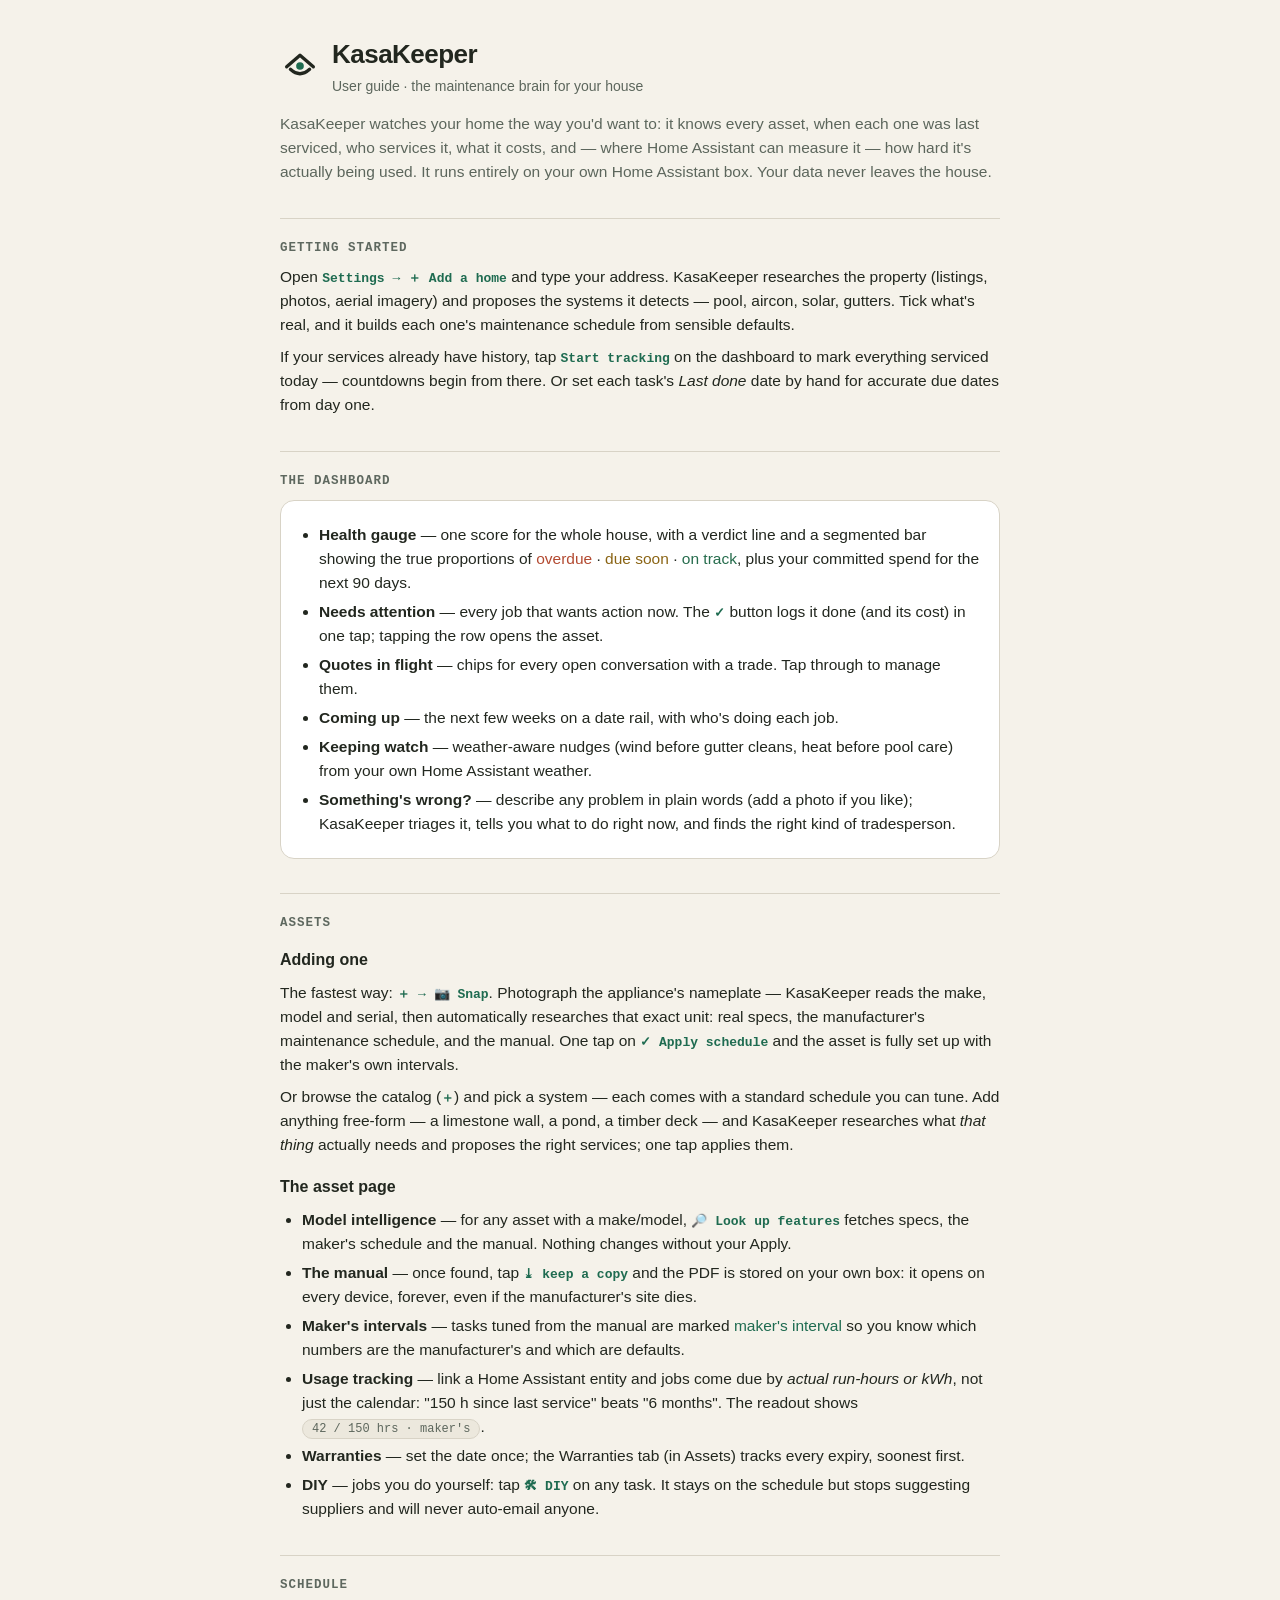
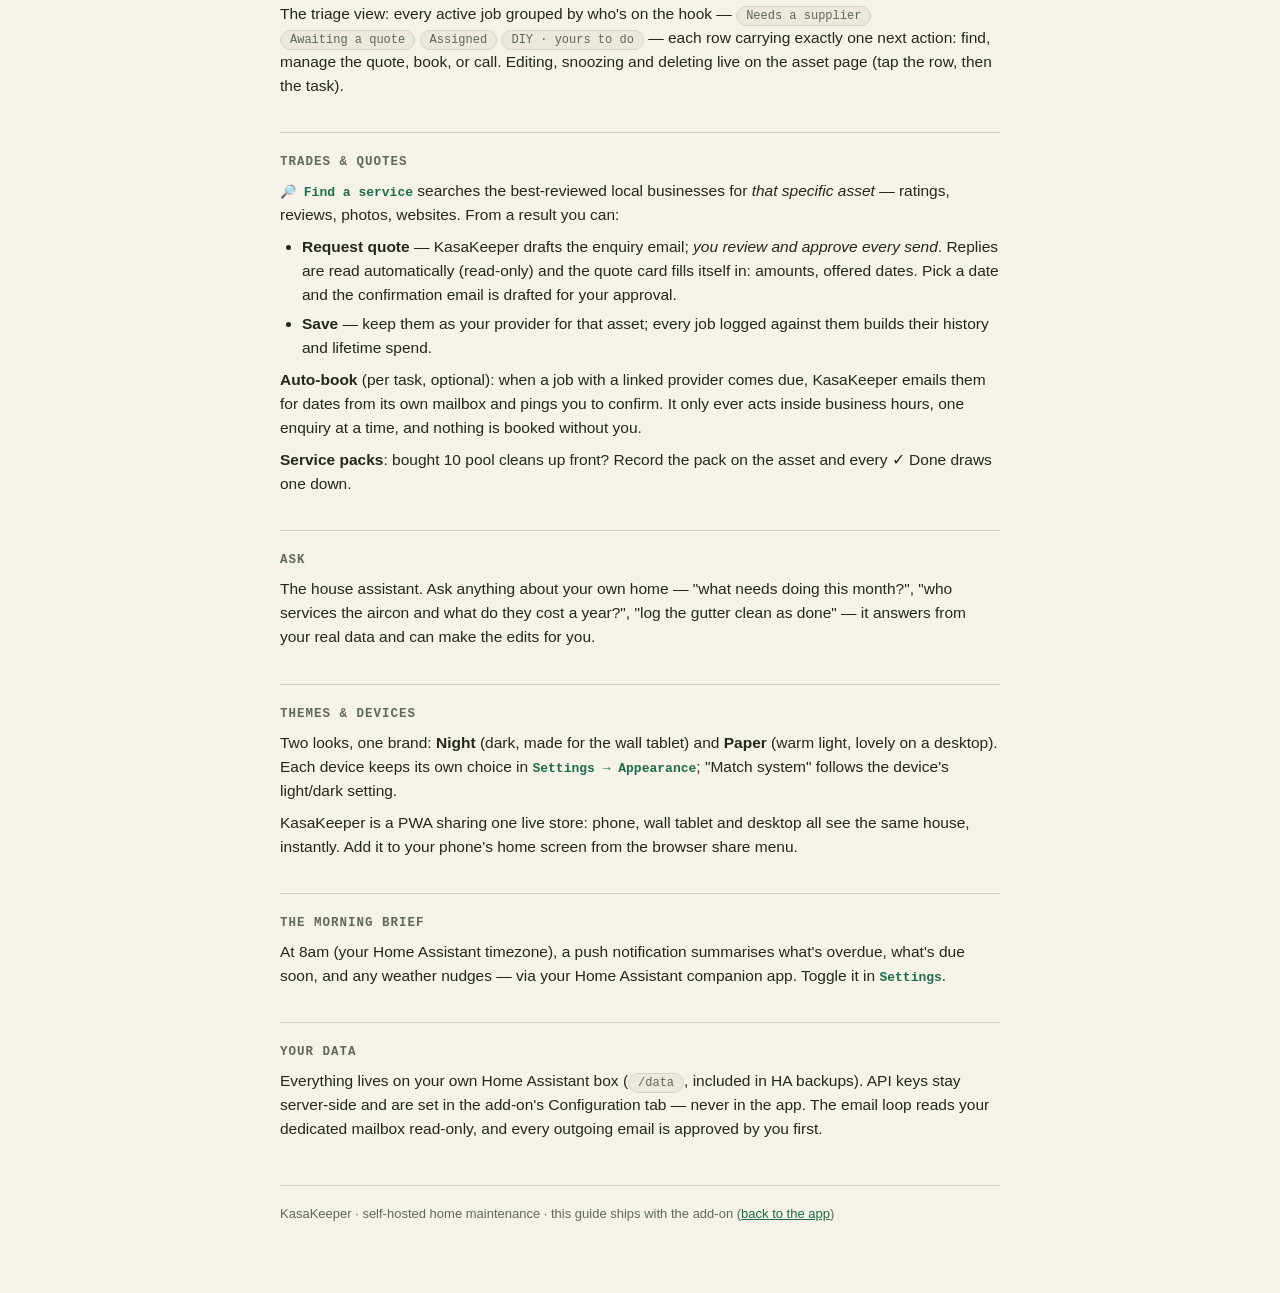
==== kasakeeper/guide.html @ 8709f128 "KasaKeeper add-on repository — first release, v0.2.1 Vendored from OnChain-Tech/kasakeeper (private " ====
<!DOCTYPE html>
<html lang="en">
<head>
<meta charset="UTF-8">
<meta name="viewport" content="width=device-width, initial-scale=1.0">
<title>KasaKeeper · User guide</title>
<style>
  :root{ --bg:#101613; --surface:#1A211B; --surface2:#232D25; --line:#2B342C;
    --text:#F4F1EA; --muted:#9AA79D; --faint:#8A968C; --accent:#1D9E75;
    --red:#E57B61; --amber:#D9A43E; --green:#2FB88A;
    --mono:ui-monospace,Menlo,Consolas,monospace; }
  @media (prefers-color-scheme: light){ :root{ --bg:#F5F2EA; --surface:#FFFFFF; --surface2:#ECE8DD; --line:#D8D3C6;
    --text:#22271F; --muted:#5C665C; --faint:#5E685F; --accent:#1E6B50;
    --red:#B34A31; --amber:#8A6414; --green:#256C4C; } }
  *{box-sizing:border-box;margin:0}
  body{background:var(--bg);color:var(--text);font:15.5px/1.55 -apple-system,BlinkMacSystemFont,"Segoe UI",Roboto,sans-serif;
    -webkit-font-smoothing:antialiased;padding:0 18px 60px}
  main{max-width:720px;margin:0 auto}
  header{display:flex;align-items:center;gap:12px;padding:34px 0 6px}
  header svg{flex:none}
  h1{font-size:26px;font-weight:700;letter-spacing:-.02em}
  .sub{color:var(--muted);font-size:14px;margin-top:2px}
  h2{font:600 12.5px var(--mono);text-transform:uppercase;letter-spacing:.08em;color:var(--faint);margin:34px 0 10px;
    padding-top:22px;border-top:1px solid var(--line)}
  h3{font-size:16px;font-weight:600;margin:18px 0 4px}
  p{margin:8px 0;color:var(--text)}
  p.dim{color:var(--muted)}
  ul{margin:8px 0 8px 2px;padding-left:20px;color:var(--text)}
  li{margin:5px 0}
  .chip{display:inline-block;font:500 12px var(--mono);background:var(--surface2);border:1px solid var(--line);
    border-radius:99px;padding:2px 9px;color:var(--muted);white-space:nowrap}
  .k{font:600 13px var(--mono);color:var(--accent)}
  .card{background:var(--surface);border:1px solid var(--line);border-radius:14px;padding:14px 16px;margin:12px 0}
  .g{color:var(--green)} .a{color:var(--amber)} .r{color:var(--red)}
  a{color:var(--accent)}
  footer{margin-top:44px;padding-top:18px;border-top:1px solid var(--line);color:var(--faint);font-size:13px}
</style>
</head>
<body>
<main>
<header>
  <svg viewBox="0 0 48 48" width="40" height="40" style="color:var(--text)">
    <path d="M8 25 L24 11 L40 25" fill="none" stroke="currentColor" stroke-width="4" stroke-linecap="round" stroke-linejoin="round"/>
    <path d="M12.5 28 Q24 38.5 35.5 28" fill="none" stroke="currentColor" stroke-width="4" stroke-linecap="round"/>
    <circle cx="24" cy="24" r="4.6" fill="var(--accent)"/>
  </svg>
  <div><h1>KasaKeeper</h1><div class="sub">User guide · the maintenance brain for your house</div></div>
</header>

<p class="dim">KasaKeeper watches your home the way you'd want to: it knows every asset, when each one was last serviced, who services it, what it costs, and — where Home Assistant can measure it — how hard it's actually being used. It runs entirely on your own Home Assistant box. Your data never leaves the house.</p>

<h2>Getting started</h2>
<p>Open <span class="k">Settings → ＋ Add a home</span> and type your address. KasaKeeper researches the property (listings, photos, aerial imagery) and proposes the systems it detects — pool, aircon, solar, gutters. Tick what's real, and it builds each one's maintenance schedule from sensible defaults.</p>
<p>If your services already have history, tap <span class="k">Start tracking</span> on the dashboard to mark everything serviced today — countdowns begin from there. Or set each task's <em>Last done</em> date by hand for accurate due dates from day one.</p>

<h2>The dashboard</h2>
<div class="card">
<ul>
  <li><b>Health gauge</b> — one score for the whole house, with a verdict line and a segmented bar showing the true proportions of <span class="r">overdue</span> · <span class="a">due soon</span> · <span class="g">on track</span>, plus your committed spend for the next 90 days.</li>
  <li><b>Needs attention</b> — every job that wants action now. The <span class="k">✓</span> button logs it done (and its cost) in one tap; tapping the row opens the asset.</li>
  <li><b>Quotes in flight</b> — chips for every open conversation with a trade. Tap through to manage them.</li>
  <li><b>Coming up</b> — the next few weeks on a date rail, with who's doing each job.</li>
  <li><b>Keeping watch</b> — weather-aware nudges (wind before gutter cleans, heat before pool care) from your own Home Assistant weather.</li>
  <li><b>Something's wrong?</b> — describe any problem in plain words (add a photo if you like); KasaKeeper triages it, tells you what to do right now, and finds the right kind of tradesperson.</li>
</ul>
</div>

<h2>Assets</h2>
<h3>Adding one</h3>
<p>The fastest way: <span class="k">＋ → 📷 Snap</span>. Photograph the appliance's nameplate — KasaKeeper reads the make, model and serial, then automatically researches that exact unit: real specs, the manufacturer's maintenance schedule, and the manual. One tap on <span class="k">✓ Apply schedule</span> and the asset is fully set up with the maker's own intervals.</p>
<p>Or browse the catalog (<span class="k">＋</span>) and pick a system — each comes with a standard schedule you can tune. Add anything free-form — a limestone wall, a pond, a timber deck — and KasaKeeper researches what <em>that thing</em> actually needs and proposes the right services; one tap applies them.</p>
<h3>The asset page</h3>
<ul>
  <li><b>Model intelligence</b> — for any asset with a make/model, <span class="k">🔎 Look up features</span> fetches specs, the maker's schedule and the manual. Nothing changes without your Apply.</li>
  <li><b>The manual</b> — once found, tap <span class="k">⤓ keep a copy</span> and the PDF is stored on your own box: it opens on every device, forever, even if the manufacturer's site dies.</li>
  <li><b>Maker's intervals</b> — tasks tuned from the manual are marked <span style="color:var(--accent)">maker's interval</span> so you know which numbers are the manufacturer's and which are defaults.</li>
  <li><b>Usage tracking</b> — link a Home Assistant entity and jobs come due by <em>actual run-hours or kWh</em>, not just the calendar: "150 h since last service" beats "6 months". The readout shows <span class="chip">42 / 150 hrs · maker's</span>.</li>
  <li><b>Warranties</b> — set the date once; the Warranties tab (in Assets) tracks every expiry, soonest first.</li>
  <li><b>DIY</b> — jobs you do yourself: tap <span class="k">🛠 DIY</span> on any task. It stays on the schedule but stops suggesting suppliers and will never auto-email anyone.</li>
</ul>

<h2>Schedule</h2>
<p>The triage view: every active job grouped by who's on the hook — <span class="chip">Needs a supplier</span> <span class="chip">Awaiting a quote</span> <span class="chip">Assigned</span> <span class="chip">DIY · yours to do</span> — each row carrying exactly one next action: find, manage the quote, book, or call. Editing, snoozing and deleting live on the asset page (tap the row, then the task).</p>

<h2>Trades &amp; quotes</h2>
<p><span class="k">🔎 Find a service</span> searches the best-reviewed local businesses for <em>that specific asset</em> — ratings, reviews, photos, websites. From a result you can:</p>
<ul>
  <li><b>Request quote</b> — KasaKeeper drafts the enquiry email; <em>you review and approve every send</em>. Replies are read automatically (read-only) and the quote card fills itself in: amounts, offered dates. Pick a date and the confirmation email is drafted for your approval.</li>
  <li><b>Save</b> — keep them as your provider for that asset; every job logged against them builds their history and lifetime spend.</li>
</ul>
<p><b>Auto-book</b> (per task, optional): when a job with a linked provider comes due, KasaKeeper emails them for dates from its own mailbox and pings you to confirm. It only ever acts inside business hours, one enquiry at a time, and nothing is booked without you.</p>
<p><b>Service packs</b>: bought 10 pool cleans up front? Record the pack on the asset and every ✓ Done draws one down.</p>

<h2>Ask</h2>
<p>The house assistant. Ask anything about your own home — "what needs doing this month?", "who services the aircon and what do they cost a year?", "log the gutter clean as done" — it answers from your real data and can make the edits for you.</p>

<h2>Themes &amp; devices</h2>
<p>Two looks, one brand: <b>Night</b> (dark, made for the wall tablet) and <b>Paper</b> (warm light, lovely on a desktop). Each device keeps its own choice in <span class="k">Settings → Appearance</span>; "Match system" follows the device's light/dark setting.</p>
<p>KasaKeeper is a PWA sharing one live store: phone, wall tablet and desktop all see the same house, instantly. Add it to your phone's home screen from the browser share menu.</p>

<h2>The morning brief</h2>
<p>At 8am (your Home Assistant timezone), a push notification summarises what's overdue, what's due soon, and any weather nudges — via your Home Assistant companion app. Toggle it in <span class="k">Settings</span>.</p>

<h2>Your data</h2>
<p>Everything lives on your own Home Assistant box (<span class="chip">/data</span>, included in HA backups). API keys stay server-side and are set in the add-on's Configuration tab — never in the app. The email loop reads your dedicated mailbox read-only, and every outgoing email is approved by you first.</p>

<footer>KasaKeeper · self-hosted home maintenance · this guide ships with the add-on (<a href="./">back to the app</a>)</footer>
</main>
</body>
</html>
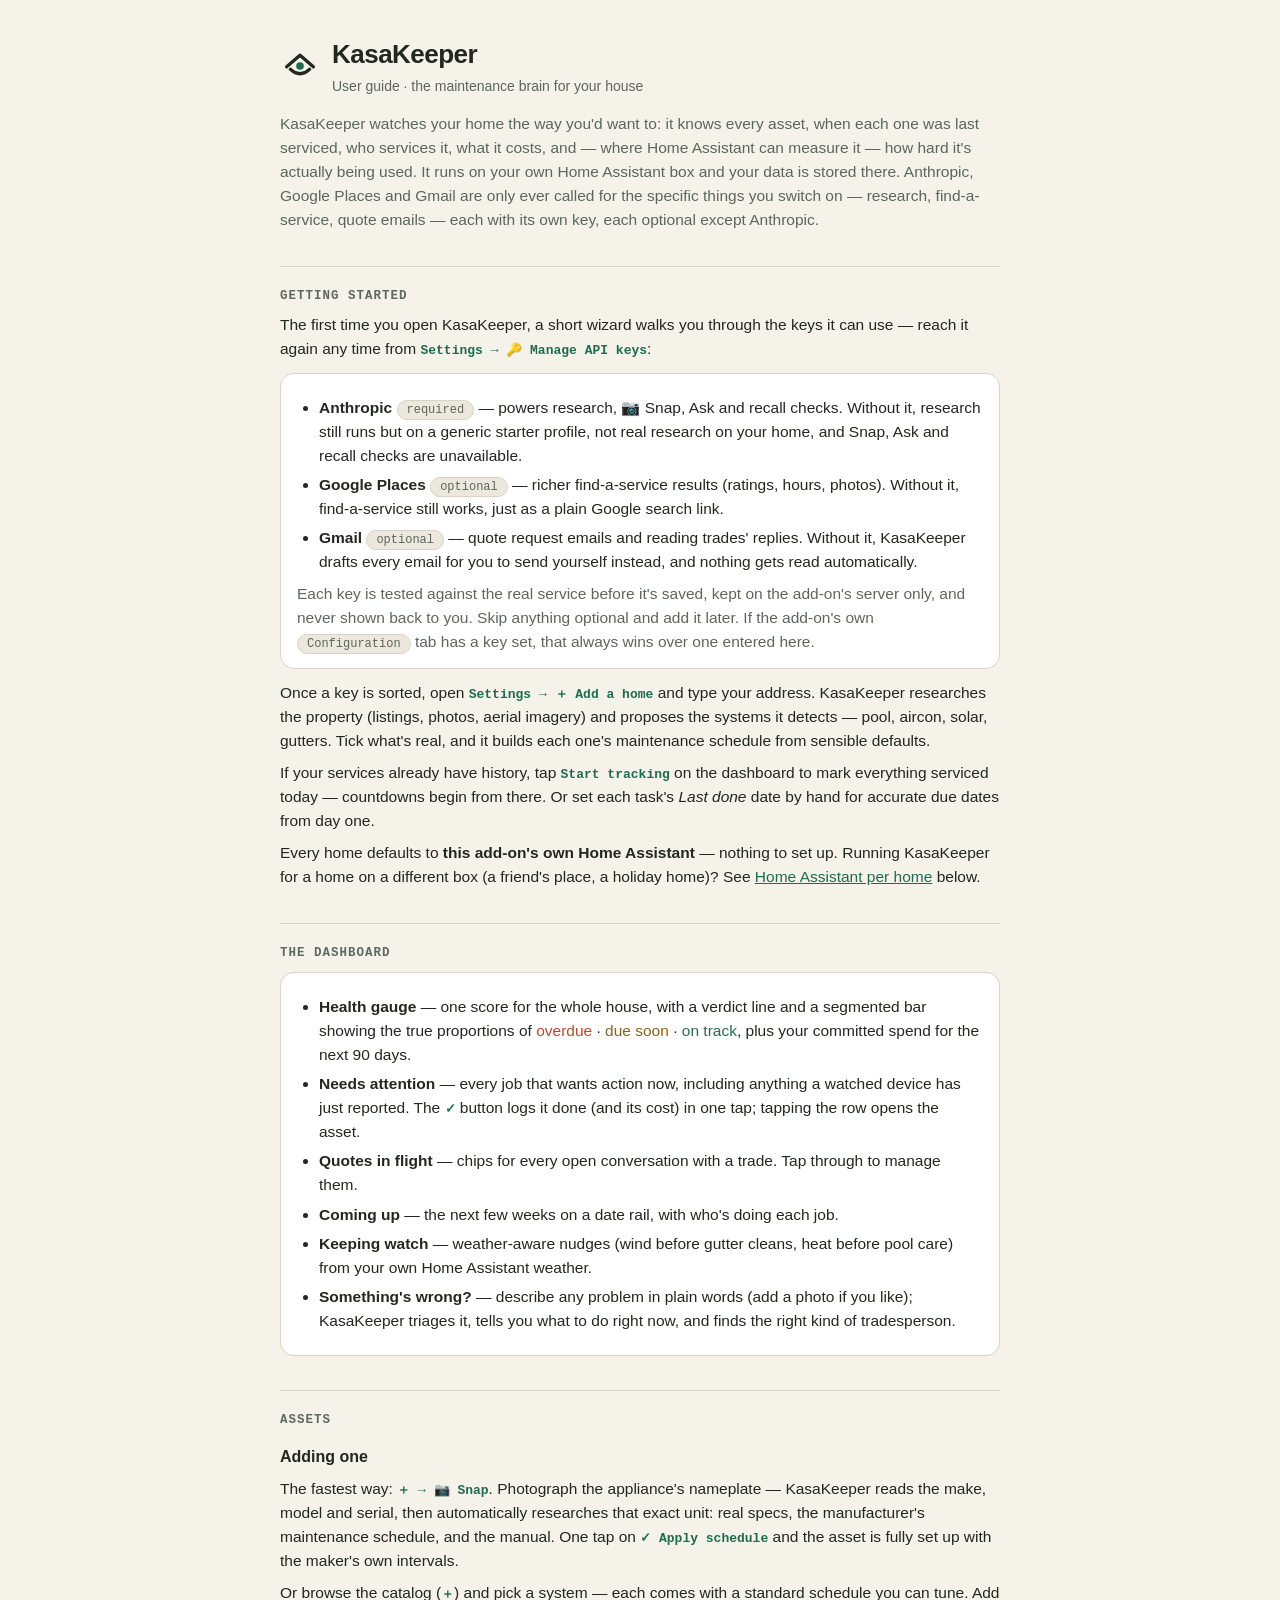
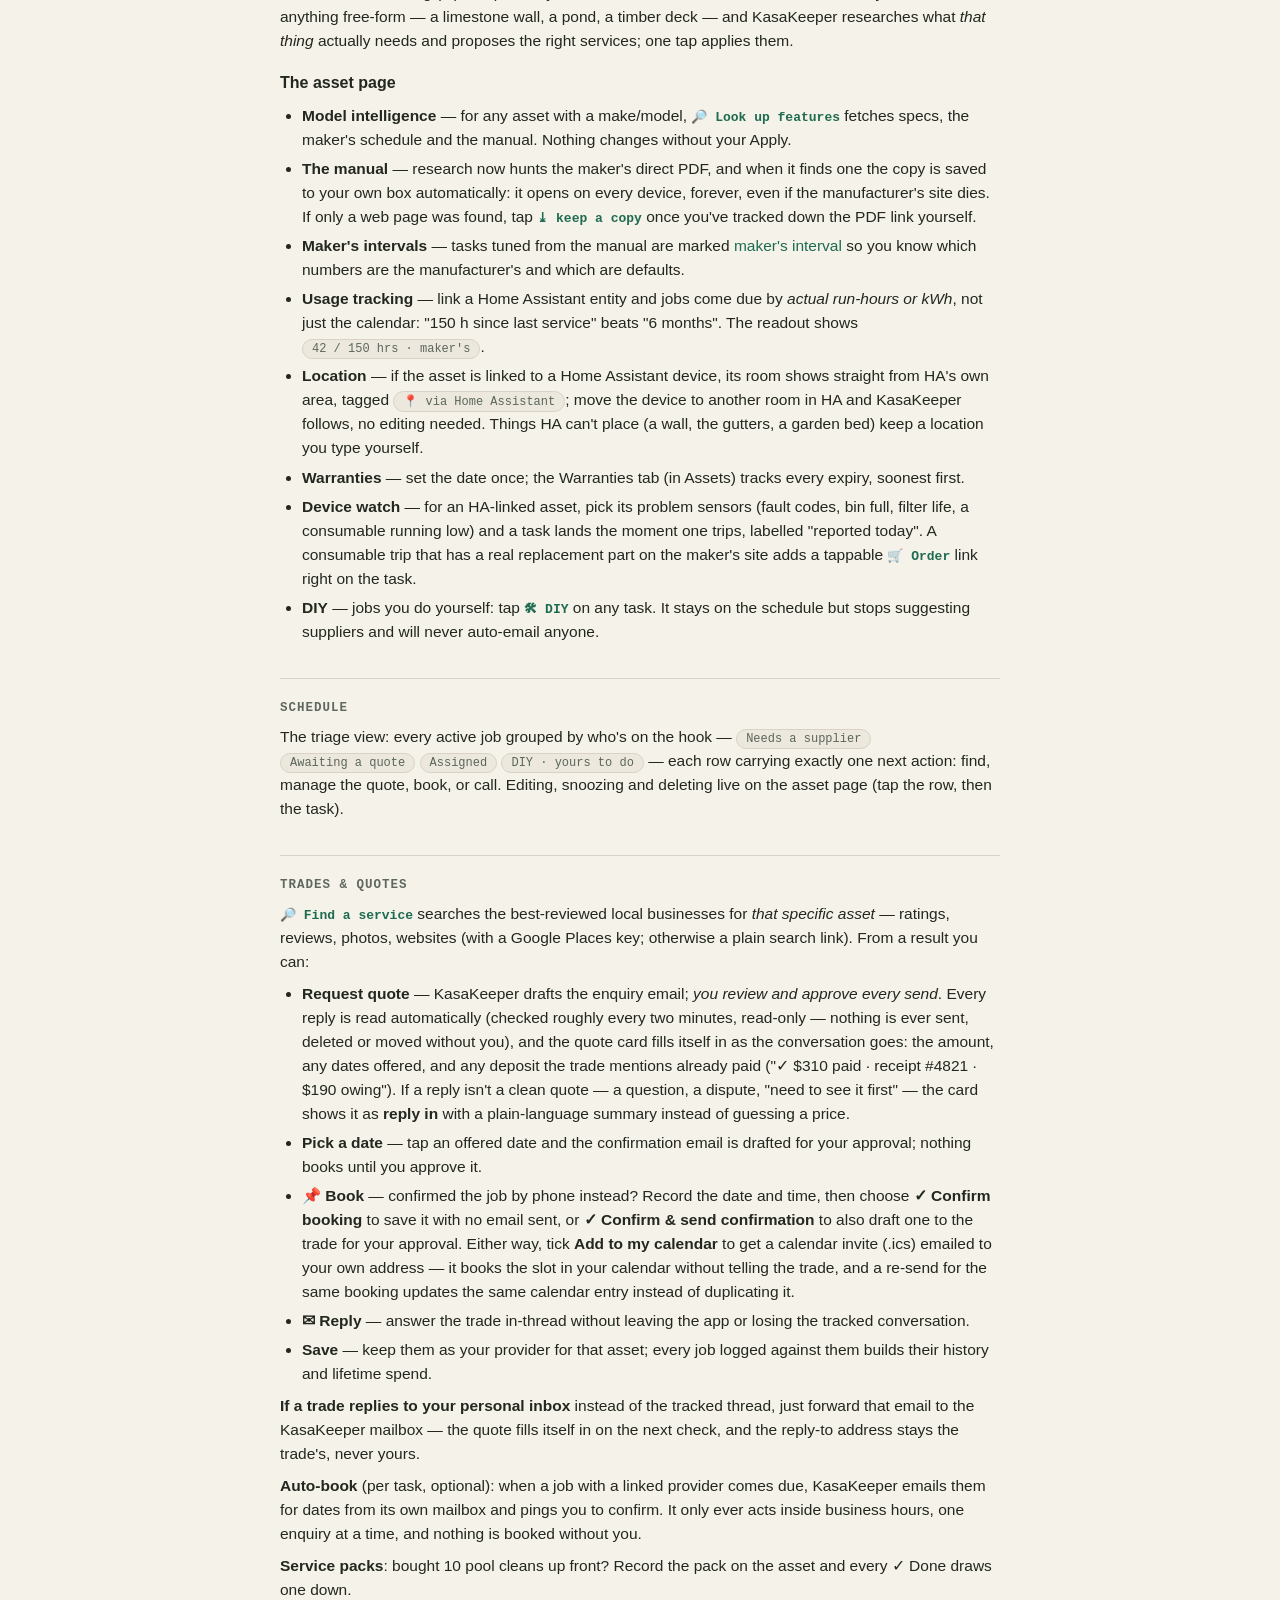
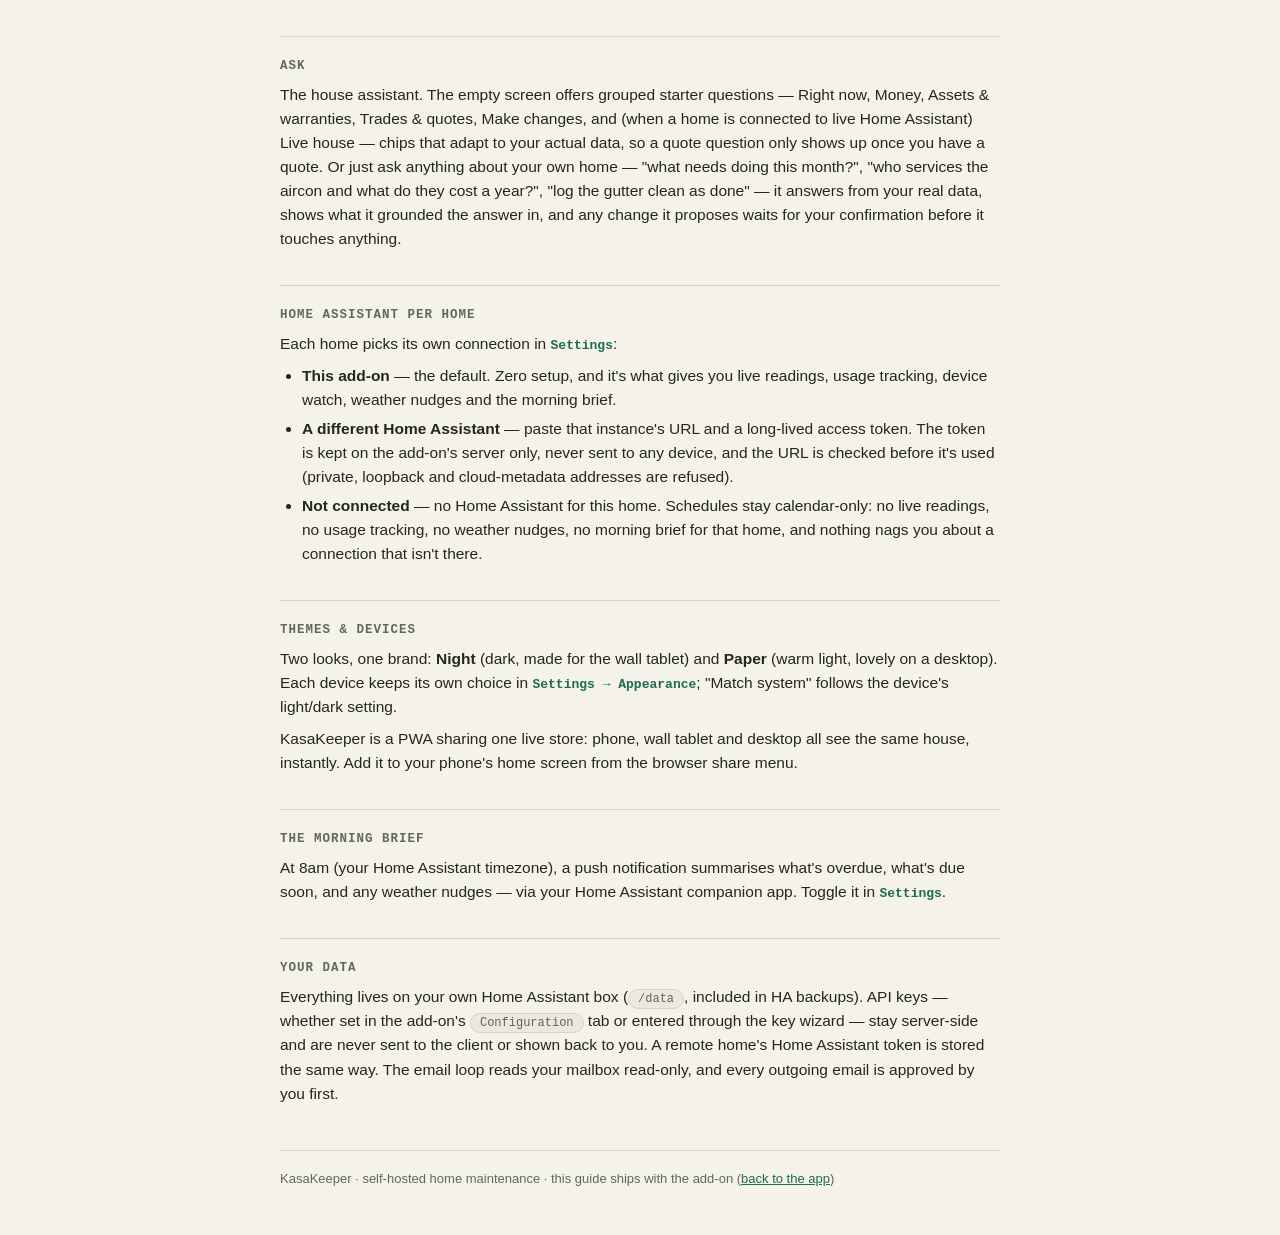
==== commit 6dd0b442: "Release 0.3.20: direct-PDF manual hunt + auto-save, wrong-model guard (carries 0.3.18 field cleanup " ====
--- a/kasakeeper/guide.html
+++ b/kasakeeper/guide.html
@@ -47,17 +47,27 @@
   <div><h1>KasaKeeper</h1><div class="sub">User guide · the maintenance brain for your house</div></div>
 </header>
 
-<p class="dim">KasaKeeper watches your home the way you'd want to: it knows every asset, when each one was last serviced, who services it, what it costs, and — where Home Assistant can measure it — how hard it's actually being used. It runs entirely on your own Home Assistant box. Your data never leaves the house.</p>
+<p class="dim">KasaKeeper watches your home the way you'd want to: it knows every asset, when each one was last serviced, who services it, what it costs, and — where Home Assistant can measure it — how hard it's actually being used. It runs on your own Home Assistant box and your data is stored there. Anthropic, Google Places and Gmail are only ever called for the specific things you switch on — research, find-a-service, quote emails — each with its own key, each optional except Anthropic.</p>
 
 <h2>Getting started</h2>
-<p>Open <span class="k">Settings → ＋ Add a home</span> and type your address. KasaKeeper researches the property (listings, photos, aerial imagery) and proposes the systems it detects — pool, aircon, solar, gutters. Tick what's real, and it builds each one's maintenance schedule from sensible defaults.</p>
+<p>The first time you open KasaKeeper, a short wizard walks you through the keys it can use — reach it again any time from <span class="k">Settings → 🔑 Manage API keys</span>:</p>
+<div class="card">
+<ul>
+  <li><b>Anthropic</b> <span class="chip">required</span> — powers research, 📷 Snap, Ask and recall checks. Without it, research still runs but on a generic starter profile, not real research on your home, and Snap, Ask and recall checks are unavailable.</li>
+  <li><b>Google Places</b> <span class="chip">optional</span> — richer find-a-service results (ratings, hours, photos). Without it, find-a-service still works, just as a plain Google search link.</li>
+  <li><b>Gmail</b> <span class="chip">optional</span> — quote request emails and reading trades' replies. Without it, KasaKeeper drafts every email for you to send yourself instead, and nothing gets read automatically.</li>
+</ul>
+<p class="dim" style="margin:6px 0 0">Each key is tested against the real service before it's saved, kept on the add-on's server only, and never shown back to you. Skip anything optional and add it later. If the add-on's own <span class="chip">Configuration</span> tab has a key set, that always wins over one entered here.</p>
+</div>
+<p>Once a key is sorted, open <span class="k">Settings → ＋ Add a home</span> and type your address. KasaKeeper researches the property (listings, photos, aerial imagery) and proposes the systems it detects — pool, aircon, solar, gutters. Tick what's real, and it builds each one's maintenance schedule from sensible defaults.</p>
 <p>If your services already have history, tap <span class="k">Start tracking</span> on the dashboard to mark everything serviced today — countdowns begin from there. Or set each task's <em>Last done</em> date by hand for accurate due dates from day one.</p>
+<p>Every home defaults to <b>this add-on's own Home Assistant</b> — nothing to set up. Running KasaKeeper for a home on a different box (a friend's place, a holiday home)? See <a href="#ha">Home Assistant per home</a> below.</p>
 
 <h2>The dashboard</h2>
 <div class="card">
 <ul>
   <li><b>Health gauge</b> — one score for the whole house, with a verdict line and a segmented bar showing the true proportions of <span class="r">overdue</span> · <span class="a">due soon</span> · <span class="g">on track</span>, plus your committed spend for the next 90 days.</li>
-  <li><b>Needs attention</b> — every job that wants action now. The <span class="k">✓</span> button logs it done (and its cost) in one tap; tapping the row opens the asset.</li>
+  <li><b>Needs attention</b> — every job that wants action now, including anything a watched device has just reported. The <span class="k">✓</span> button logs it done (and its cost) in one tap; tapping the row opens the asset.</li>
   <li><b>Quotes in flight</b> — chips for every open conversation with a trade. Tap through to manage them.</li>
   <li><b>Coming up</b> — the next few weeks on a date rail, with who's doing each job.</li>
   <li><b>Keeping watch</b> — weather-aware nudges (wind before gutter cleans, heat before pool care) from your own Home Assistant weather.</li>
@@ -72,10 +82,12 @@
 <h3>The asset page</h3>
 <ul>
   <li><b>Model intelligence</b> — for any asset with a make/model, <span class="k">🔎 Look up features</span> fetches specs, the maker's schedule and the manual. Nothing changes without your Apply.</li>
-  <li><b>The manual</b> — once found, tap <span class="k">⤓ keep a copy</span> and the PDF is stored on your own box: it opens on every device, forever, even if the manufacturer's site dies.</li>
+  <li><b>The manual</b> — research now hunts the maker's direct PDF, and when it finds one the copy is saved to your own box automatically: it opens on every device, forever, even if the manufacturer's site dies. If only a web page was found, tap <span class="k">⤓ keep a copy</span> once you've tracked down the PDF link yourself.</li>
   <li><b>Maker's intervals</b> — tasks tuned from the manual are marked <span style="color:var(--accent)">maker's interval</span> so you know which numbers are the manufacturer's and which are defaults.</li>
   <li><b>Usage tracking</b> — link a Home Assistant entity and jobs come due by <em>actual run-hours or kWh</em>, not just the calendar: "150 h since last service" beats "6 months". The readout shows <span class="chip">42 / 150 hrs · maker's</span>.</li>
+  <li><b>Location</b> — if the asset is linked to a Home Assistant device, its room shows straight from HA's own area, tagged <span class="chip dim">📍 via Home Assistant</span>; move the device to another room in HA and KasaKeeper follows, no editing needed. Things HA can't place (a wall, the gutters, a garden bed) keep a location you type yourself.</li>
   <li><b>Warranties</b> — set the date once; the Warranties tab (in Assets) tracks every expiry, soonest first.</li>
+  <li><b>Device watch</b> — for an HA-linked asset, pick its problem sensors (fault codes, bin full, filter life, a consumable running low) and a task lands the moment one trips, labelled "reported today". A consumable trip that has a real replacement part on the maker's site adds a tappable <span class="k">🛒 Order</span> link right on the task.</li>
   <li><b>DIY</b> — jobs you do yourself: tap <span class="k">🛠 DIY</span> on any task. It stays on the schedule but stops suggesting suppliers and will never auto-email anyone.</li>
 </ul>
 
@@ -83,16 +95,28 @@
 <p>The triage view: every active job grouped by who's on the hook — <span class="chip">Needs a supplier</span> <span class="chip">Awaiting a quote</span> <span class="chip">Assigned</span> <span class="chip">DIY · yours to do</span> — each row carrying exactly one next action: find, manage the quote, book, or call. Editing, snoozing and deleting live on the asset page (tap the row, then the task).</p>
 
 <h2>Trades &amp; quotes</h2>
-<p><span class="k">🔎 Find a service</span> searches the best-reviewed local businesses for <em>that specific asset</em> — ratings, reviews, photos, websites. From a result you can:</p>
+<p><span class="k">🔎 Find a service</span> searches the best-reviewed local businesses for <em>that specific asset</em> — ratings, reviews, photos, websites (with a Google Places key; otherwise a plain search link). From a result you can:</p>
 <ul>
-  <li><b>Request quote</b> — KasaKeeper drafts the enquiry email; <em>you review and approve every send</em>. Replies are read automatically (read-only) and the quote card fills itself in: amounts, offered dates. Pick a date and the confirmation email is drafted for your approval.</li>
+  <li><b>Request quote</b> — KasaKeeper drafts the enquiry email; <em>you review and approve every send</em>. Every reply is read automatically (checked roughly every two minutes, read-only — nothing is ever sent, deleted or moved without you), and the quote card fills itself in as the conversation goes: the amount, any dates offered, and any deposit the trade mentions already paid ("✓ $310 paid · receipt #4821 · $190 owing"). If a reply isn't a clean quote — a question, a dispute, "need to see it first" — the card shows it as <b>reply in</b> with a plain-language summary instead of guessing a price.</li>
+  <li><b>Pick a date</b> — tap an offered date and the confirmation email is drafted for your approval; nothing books until you approve it.</li>
+  <li><b>📌 Book</b> — confirmed the job by phone instead? Record the date and time, then choose <b>✓ Confirm booking</b> to save it with no email sent, or <b>✓ Confirm &amp; send confirmation</b> to also draft one to the trade for your approval. Either way, tick <b>Add to my calendar</b> to get a calendar invite (.ics) emailed to your own address — it books the slot in your calendar without telling the trade, and a re-send for the same booking updates the same calendar entry instead of duplicating it.</li>
+  <li><b>✉︎ Reply</b> — answer the trade in-thread without leaving the app or losing the tracked conversation.</li>
   <li><b>Save</b> — keep them as your provider for that asset; every job logged against them builds their history and lifetime spend.</li>
 </ul>
+<p><b>If a trade replies to your personal inbox</b> instead of the tracked thread, just forward that email to the KasaKeeper mailbox — the quote fills itself in on the next check, and the reply-to address stays the trade's, never yours.</p>
 <p><b>Auto-book</b> (per task, optional): when a job with a linked provider comes due, KasaKeeper emails them for dates from its own mailbox and pings you to confirm. It only ever acts inside business hours, one enquiry at a time, and nothing is booked without you.</p>
 <p><b>Service packs</b>: bought 10 pool cleans up front? Record the pack on the asset and every ✓ Done draws one down.</p>
 
 <h2>Ask</h2>
-<p>The house assistant. Ask anything about your own home — "what needs doing this month?", "who services the aircon and what do they cost a year?", "log the gutter clean as done" — it answers from your real data and can make the edits for you.</p>
+<p>The house assistant. The empty screen offers grouped starter questions — Right now, Money, Assets &amp; warranties, Trades &amp; quotes, Make changes, and (when a home is connected to live Home Assistant) Live house — chips that adapt to your actual data, so a quote question only shows up once you have a quote. Or just ask anything about your own home — "what needs doing this month?", "who services the aircon and what do they cost a year?", "log the gutter clean as done" — it answers from your real data, shows what it grounded the answer in, and any change it proposes waits for your confirmation before it touches anything.</p>
+
+<h2 id="ha">Home Assistant per home</h2>
+<p>Each home picks its own connection in <span class="k">Settings</span>:</p>
+<ul>
+  <li><b>This add-on</b> — the default. Zero setup, and it's what gives you live readings, usage tracking, device watch, weather nudges and the morning brief.</li>
+  <li><b>A different Home Assistant</b> — paste that instance's URL and a long-lived access token. The token is kept on the add-on's server only, never sent to any device, and the URL is checked before it's used (private, loopback and cloud-metadata addresses are refused).</li>
+  <li><b>Not connected</b> — no Home Assistant for this home. Schedules stay calendar-only: no live readings, no usage tracking, no weather nudges, no morning brief for that home, and nothing nags you about a connection that isn't there.</li>
+</ul>
 
 <h2>Themes &amp; devices</h2>
 <p>Two looks, one brand: <b>Night</b> (dark, made for the wall tablet) and <b>Paper</b> (warm light, lovely on a desktop). Each device keeps its own choice in <span class="k">Settings → Appearance</span>; "Match system" follows the device's light/dark setting.</p>
@@ -102,7 +126,7 @@
 <p>At 8am (your Home Assistant timezone), a push notification summarises what's overdue, what's due soon, and any weather nudges — via your Home Assistant companion app. Toggle it in <span class="k">Settings</span>.</p>
 
 <h2>Your data</h2>
-<p>Everything lives on your own Home Assistant box (<span class="chip">/data</span>, included in HA backups). API keys stay server-side and are set in the add-on's Configuration tab — never in the app. The email loop reads your dedicated mailbox read-only, and every outgoing email is approved by you first.</p>
+<p>Everything lives on your own Home Assistant box (<span class="chip">/data</span>, included in HA backups). API keys — whether set in the add-on's <span class="chip">Configuration</span> tab or entered through the key wizard — stay server-side and are never sent to the client or shown back to you. A remote home's Home Assistant token is stored the same way. The email loop reads your mailbox read-only, and every outgoing email is approved by you first.</p>
 
 <footer>KasaKeeper · self-hosted home maintenance · this guide ships with the add-on (<a href="./">back to the app</a>)</footer>
 </main>
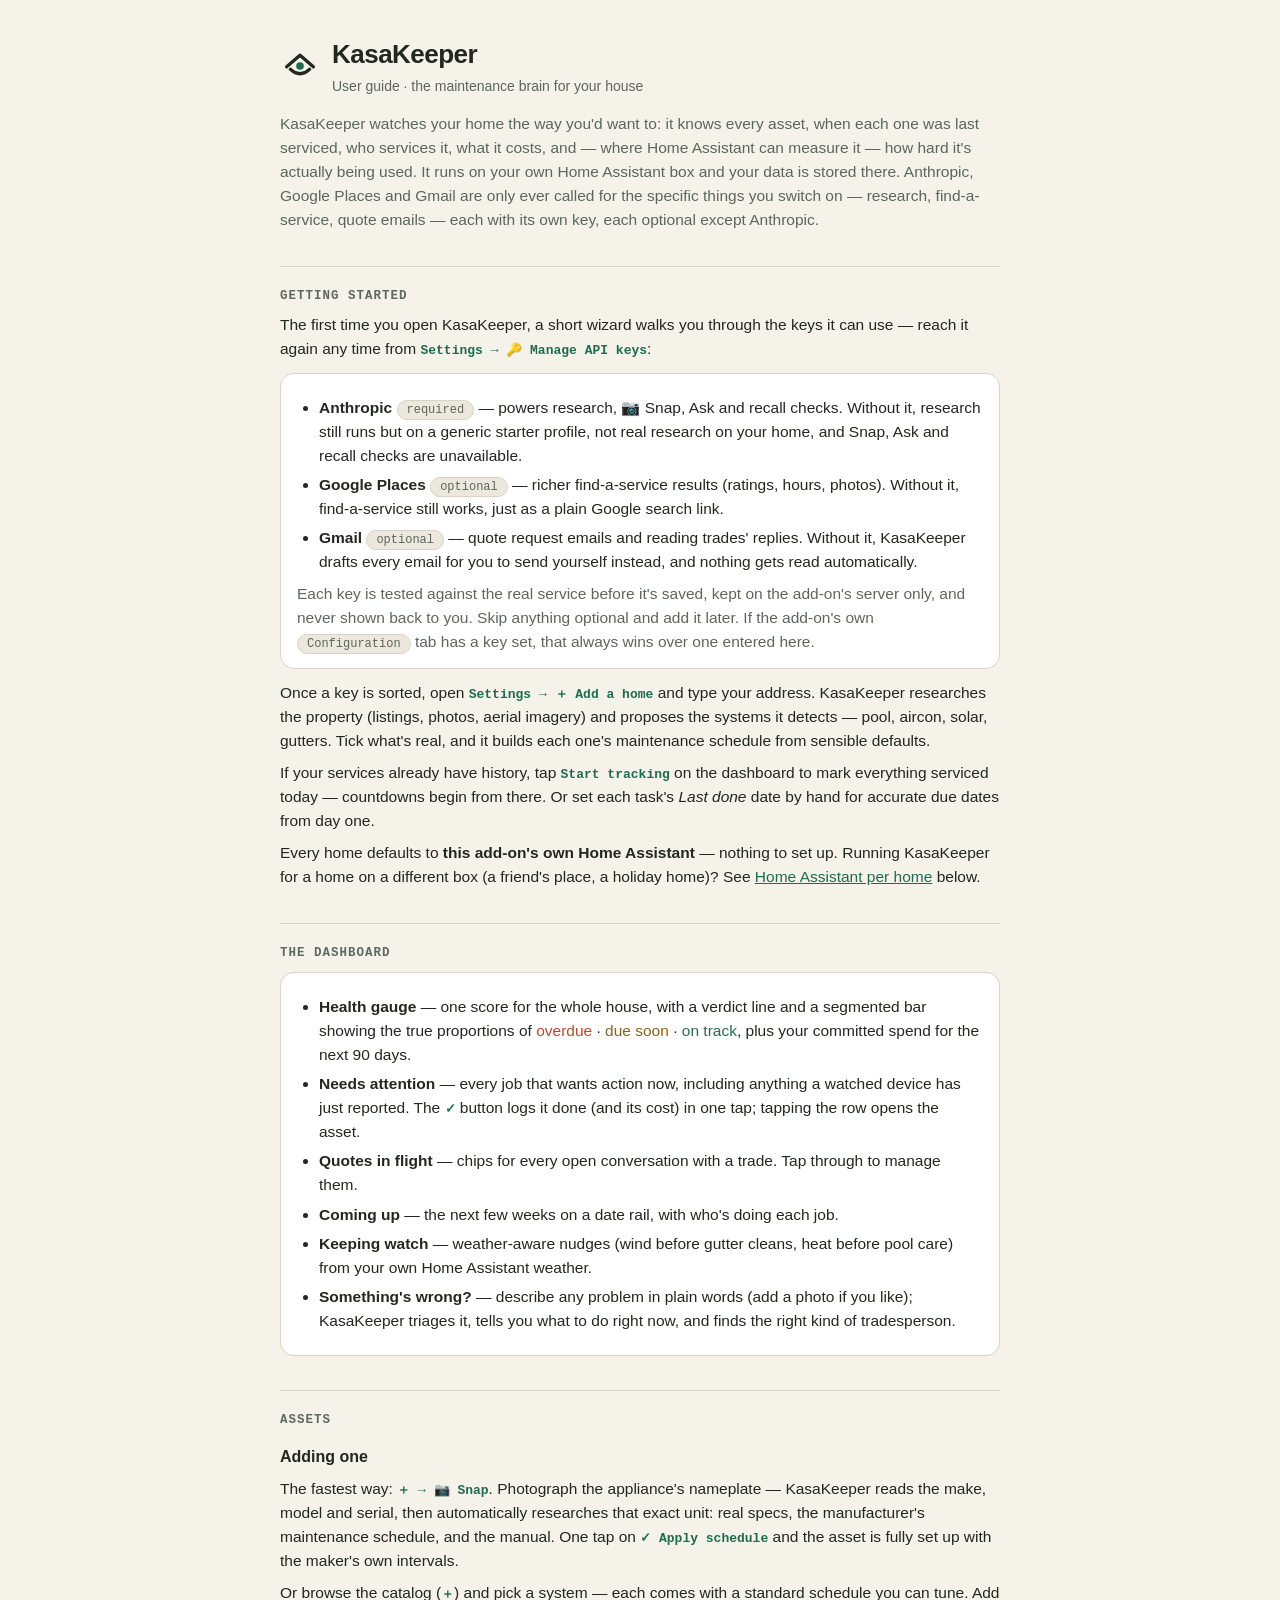
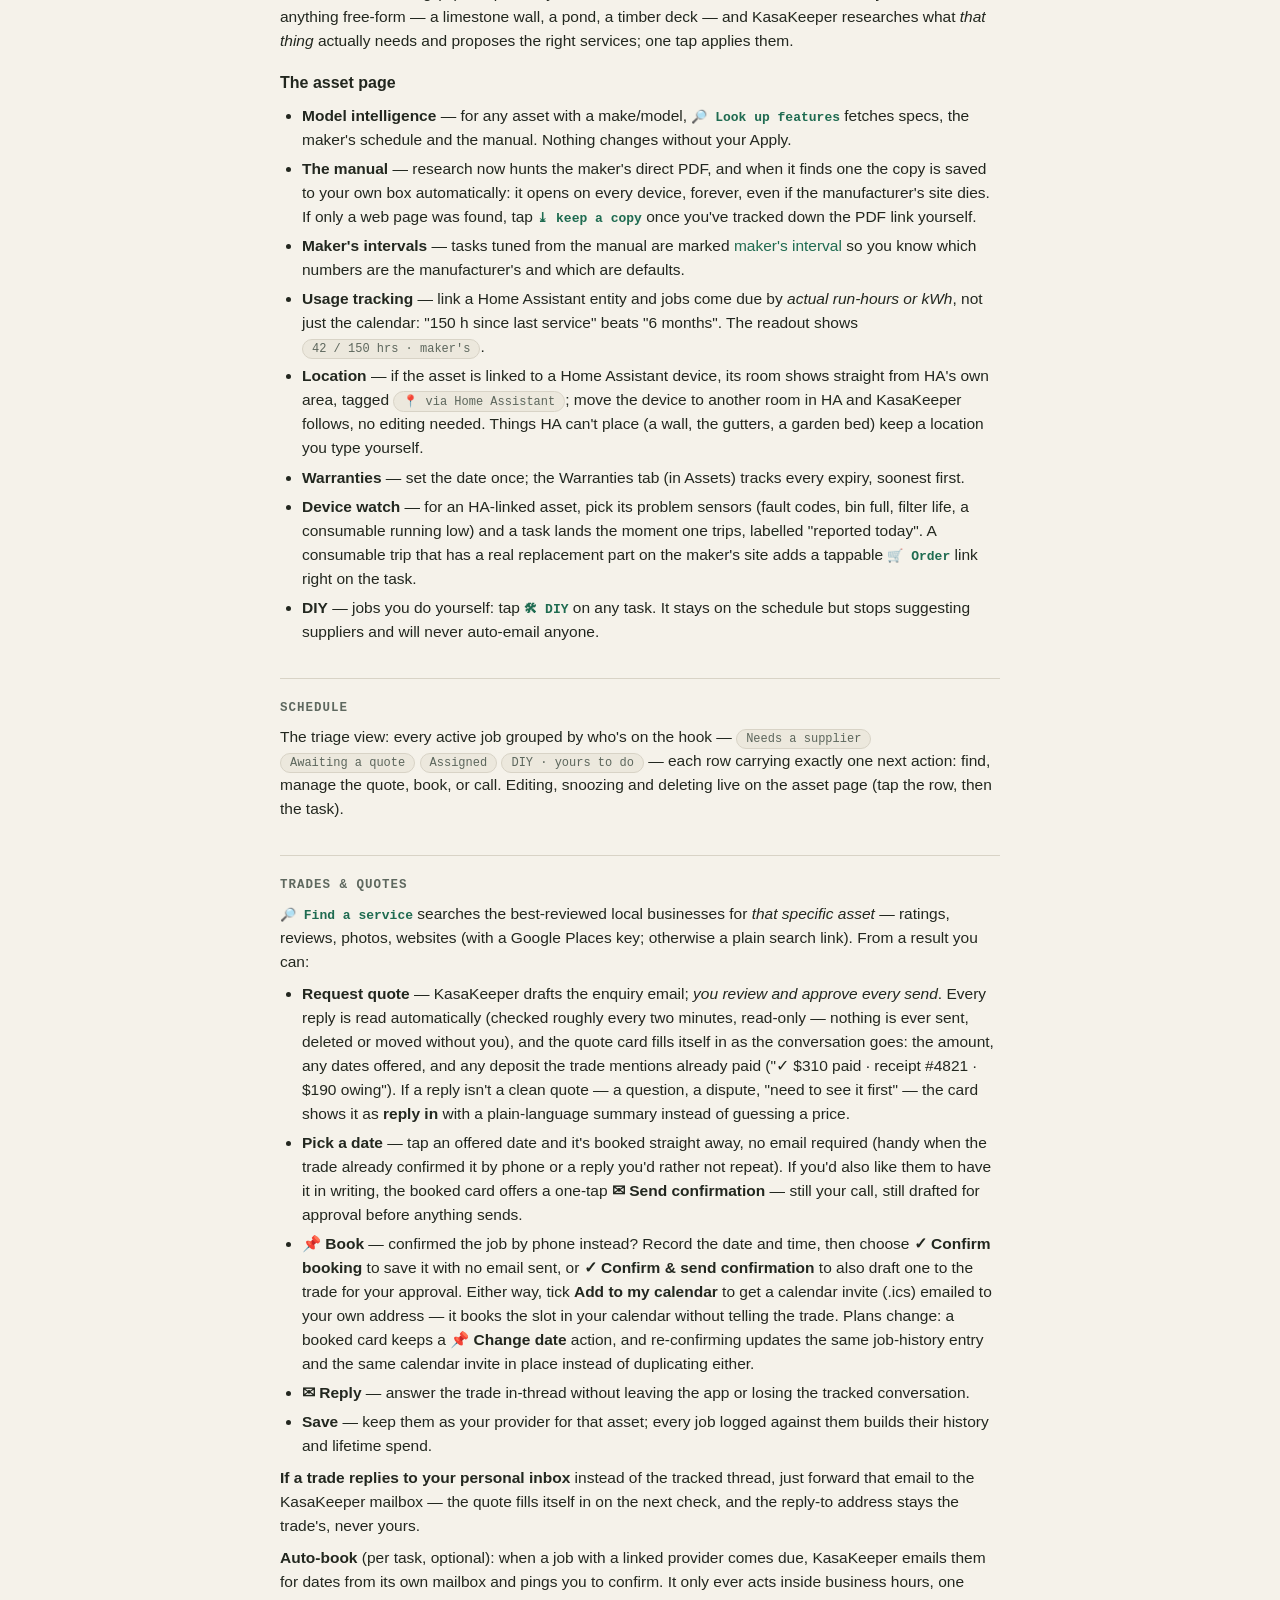
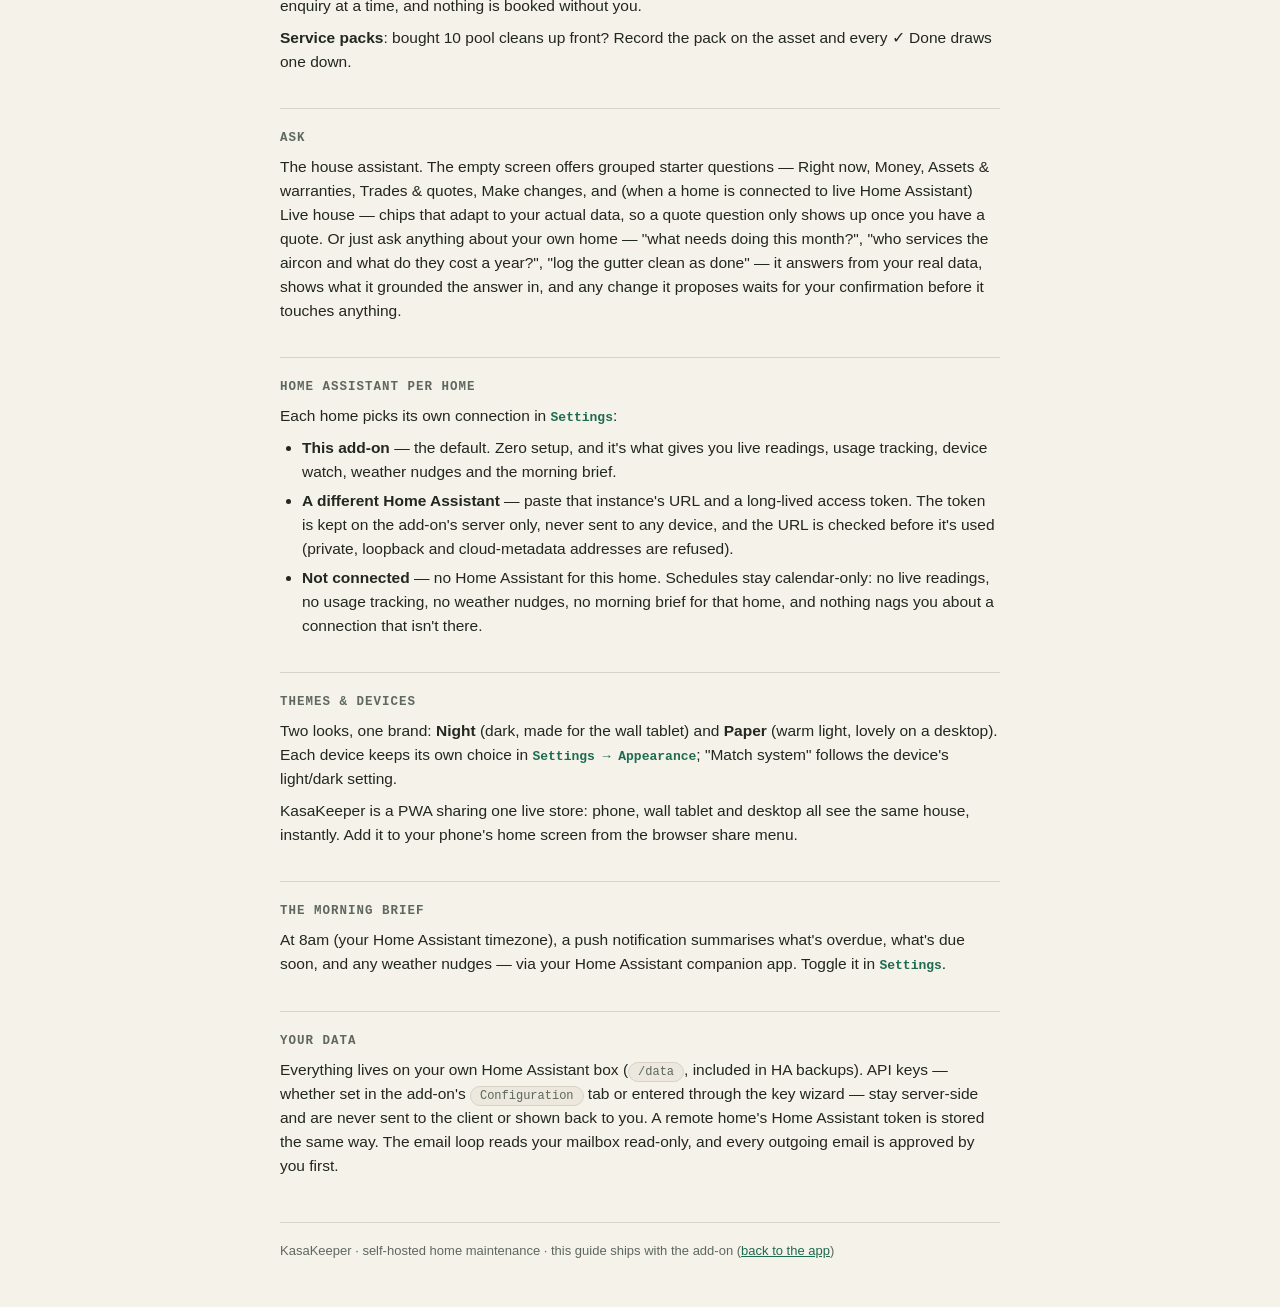
==== commit 0ac7b233: "Release 0.3.21 — booked-date change, local-only date confirm, supplier-button scoping, email punctua" ====
--- a/kasakeeper/guide.html
+++ b/kasakeeper/guide.html
@@ -98,8 +98,8 @@
 <p><span class="k">🔎 Find a service</span> searches the best-reviewed local businesses for <em>that specific asset</em> — ratings, reviews, photos, websites (with a Google Places key; otherwise a plain search link). From a result you can:</p>
 <ul>
   <li><b>Request quote</b> — KasaKeeper drafts the enquiry email; <em>you review and approve every send</em>. Every reply is read automatically (checked roughly every two minutes, read-only — nothing is ever sent, deleted or moved without you), and the quote card fills itself in as the conversation goes: the amount, any dates offered, and any deposit the trade mentions already paid ("✓ $310 paid · receipt #4821 · $190 owing"). If a reply isn't a clean quote — a question, a dispute, "need to see it first" — the card shows it as <b>reply in</b> with a plain-language summary instead of guessing a price.</li>
-  <li><b>Pick a date</b> — tap an offered date and the confirmation email is drafted for your approval; nothing books until you approve it.</li>
-  <li><b>📌 Book</b> — confirmed the job by phone instead? Record the date and time, then choose <b>✓ Confirm booking</b> to save it with no email sent, or <b>✓ Confirm &amp; send confirmation</b> to also draft one to the trade for your approval. Either way, tick <b>Add to my calendar</b> to get a calendar invite (.ics) emailed to your own address — it books the slot in your calendar without telling the trade, and a re-send for the same booking updates the same calendar entry instead of duplicating it.</li>
+  <li><b>Pick a date</b> — tap an offered date and it's booked straight away, no email required (handy when the trade already confirmed it by phone or a reply you'd rather not repeat). If you'd also like them to have it in writing, the booked card offers a one-tap <b>✉︎ Send confirmation</b> — still your call, still drafted for approval before anything sends.</li>
+  <li><b>📌 Book</b> — confirmed the job by phone instead? Record the date and time, then choose <b>✓ Confirm booking</b> to save it with no email sent, or <b>✓ Confirm &amp; send confirmation</b> to also draft one to the trade for your approval. Either way, tick <b>Add to my calendar</b> to get a calendar invite (.ics) emailed to your own address — it books the slot in your calendar without telling the trade. Plans change: a booked card keeps a <b>📌 Change date</b> action, and re-confirming updates the same job-history entry and the same calendar invite in place instead of duplicating either.</li>
   <li><b>✉︎ Reply</b> — answer the trade in-thread without leaving the app or losing the tracked conversation.</li>
   <li><b>Save</b> — keep them as your provider for that asset; every job logged against them builds their history and lifetime spend.</li>
 </ul>
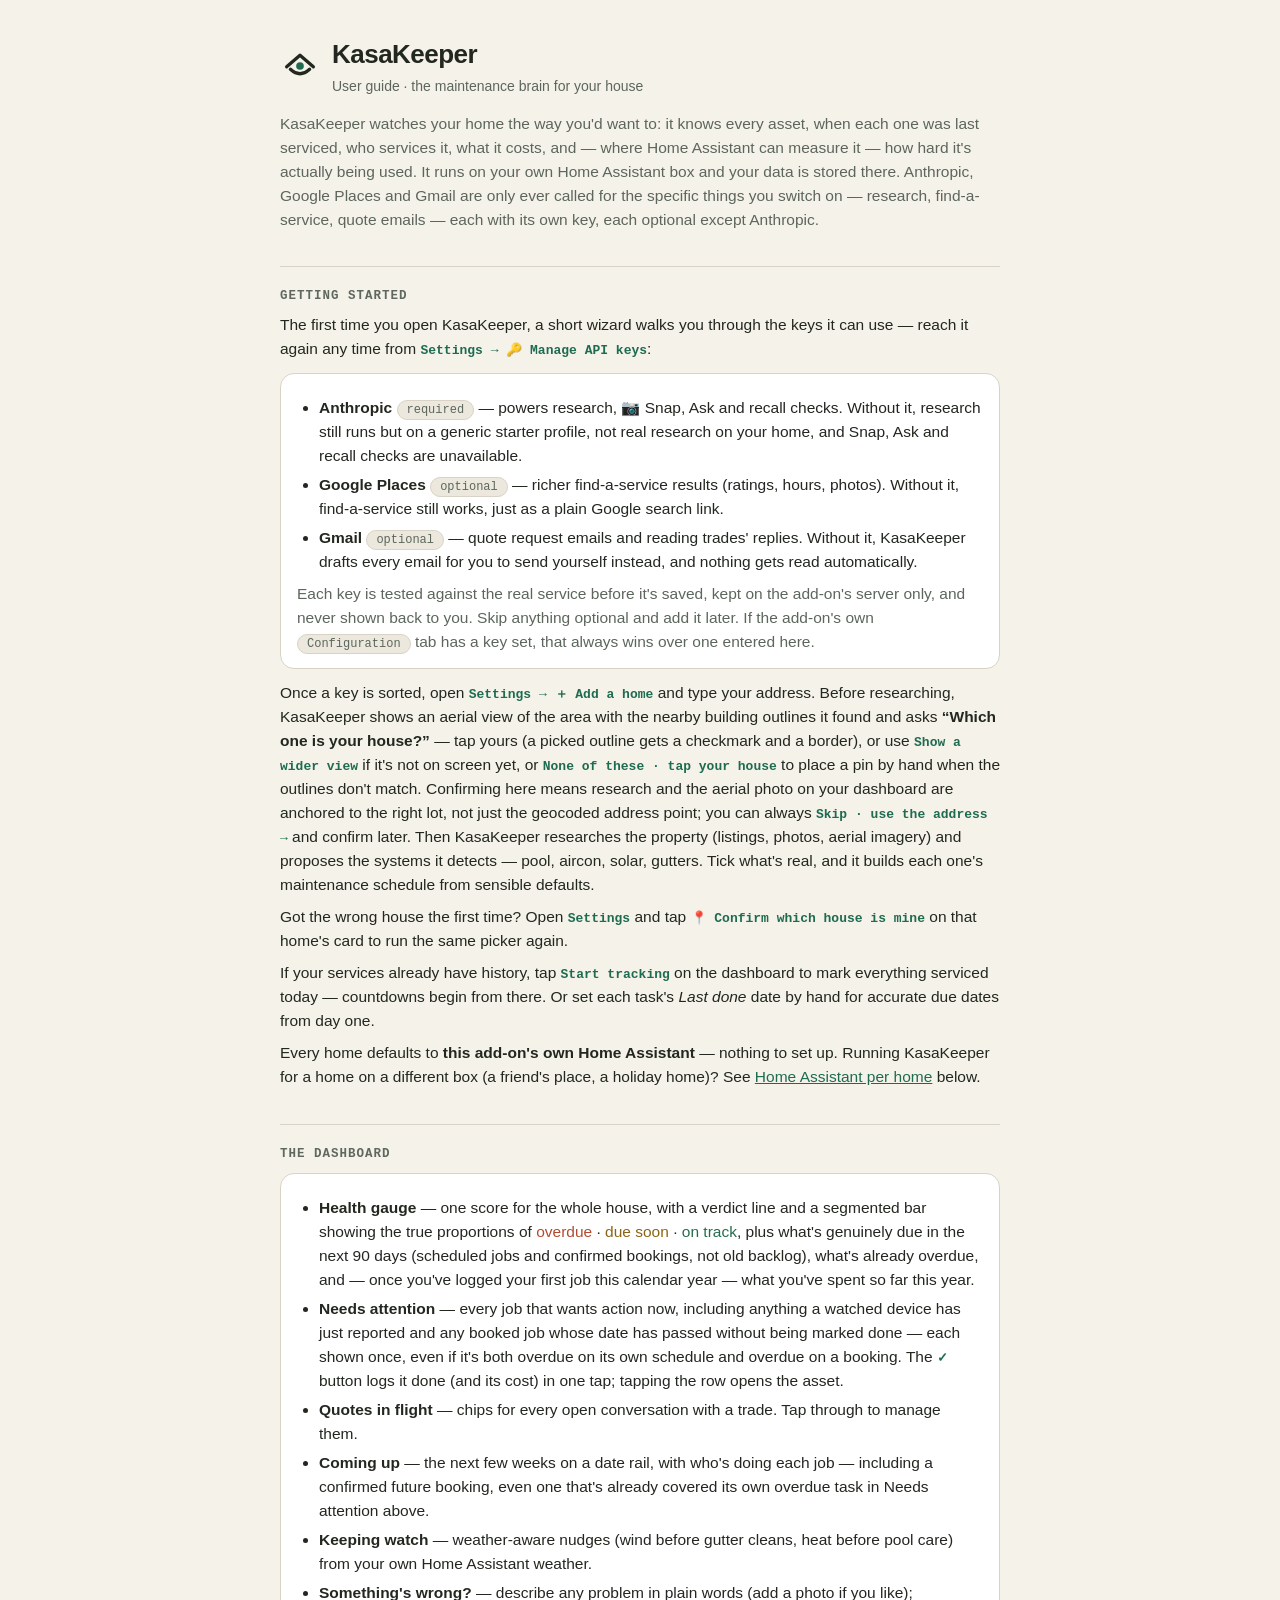
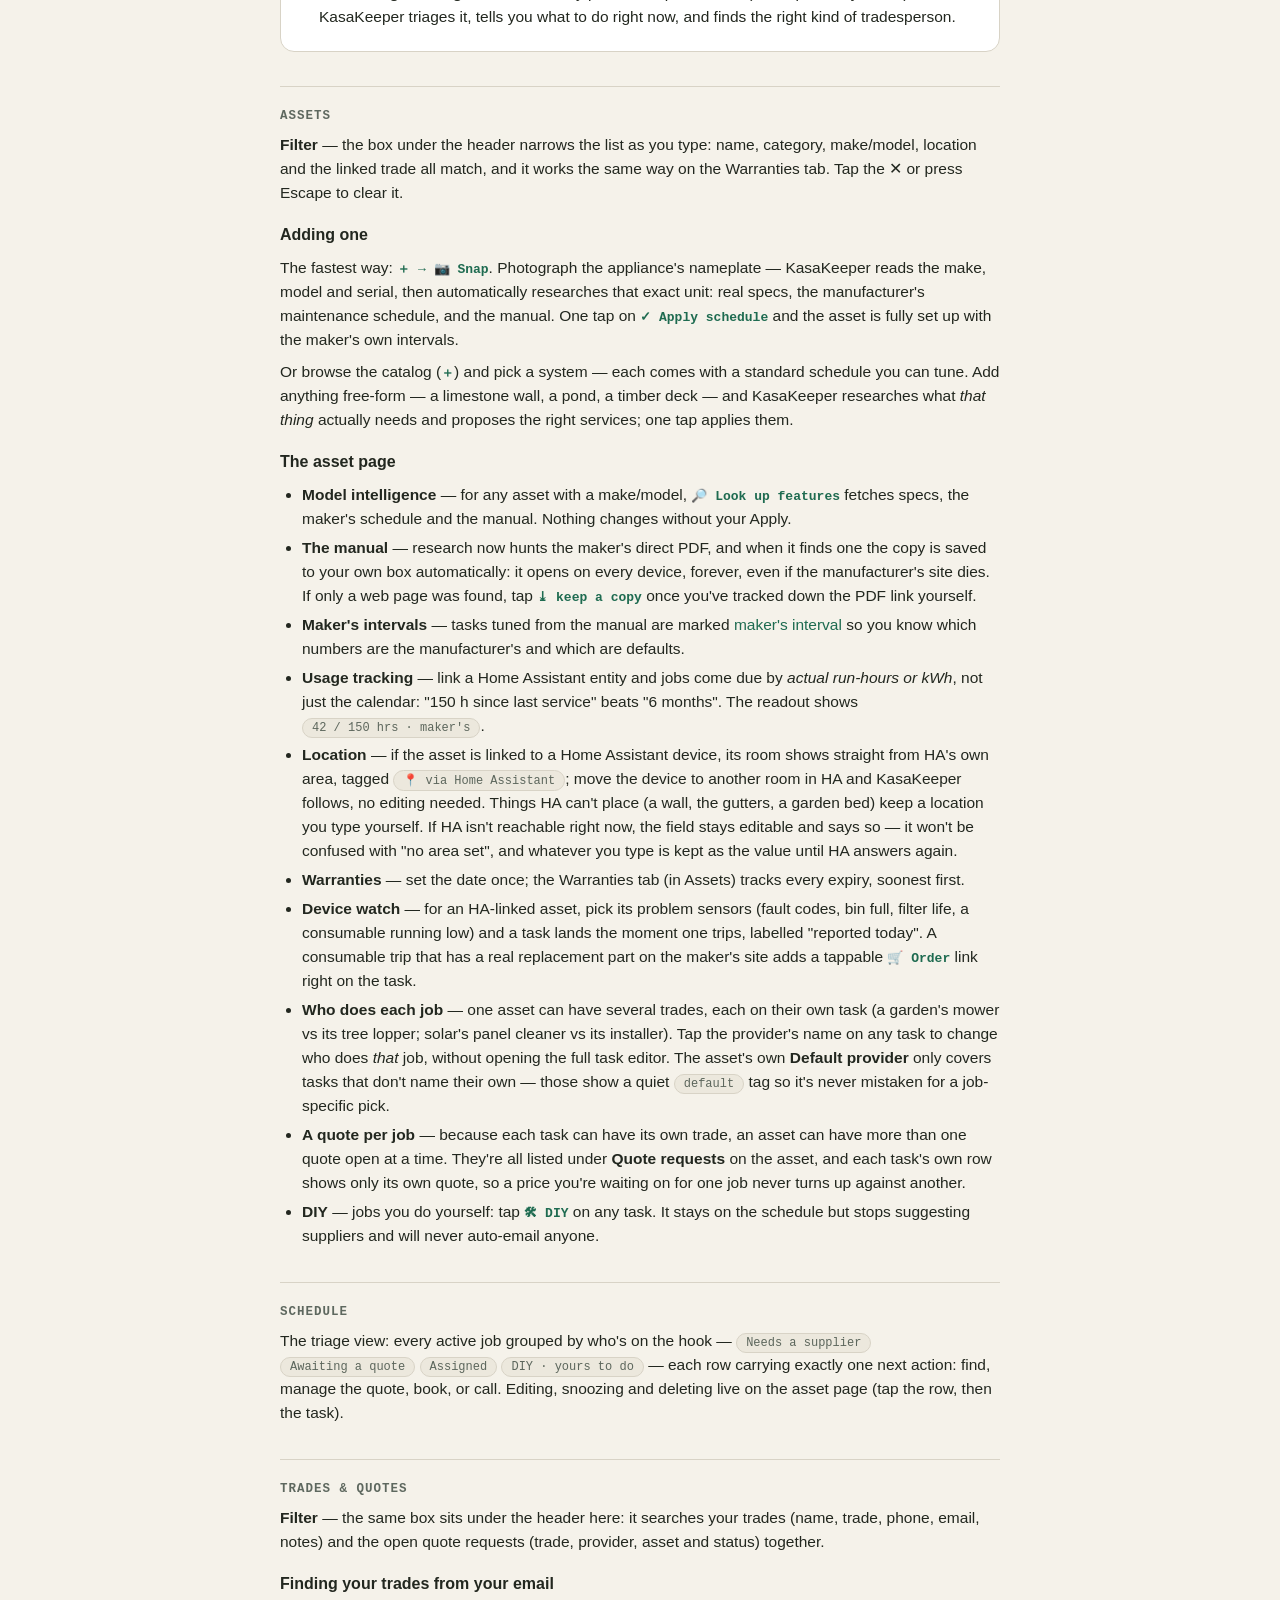
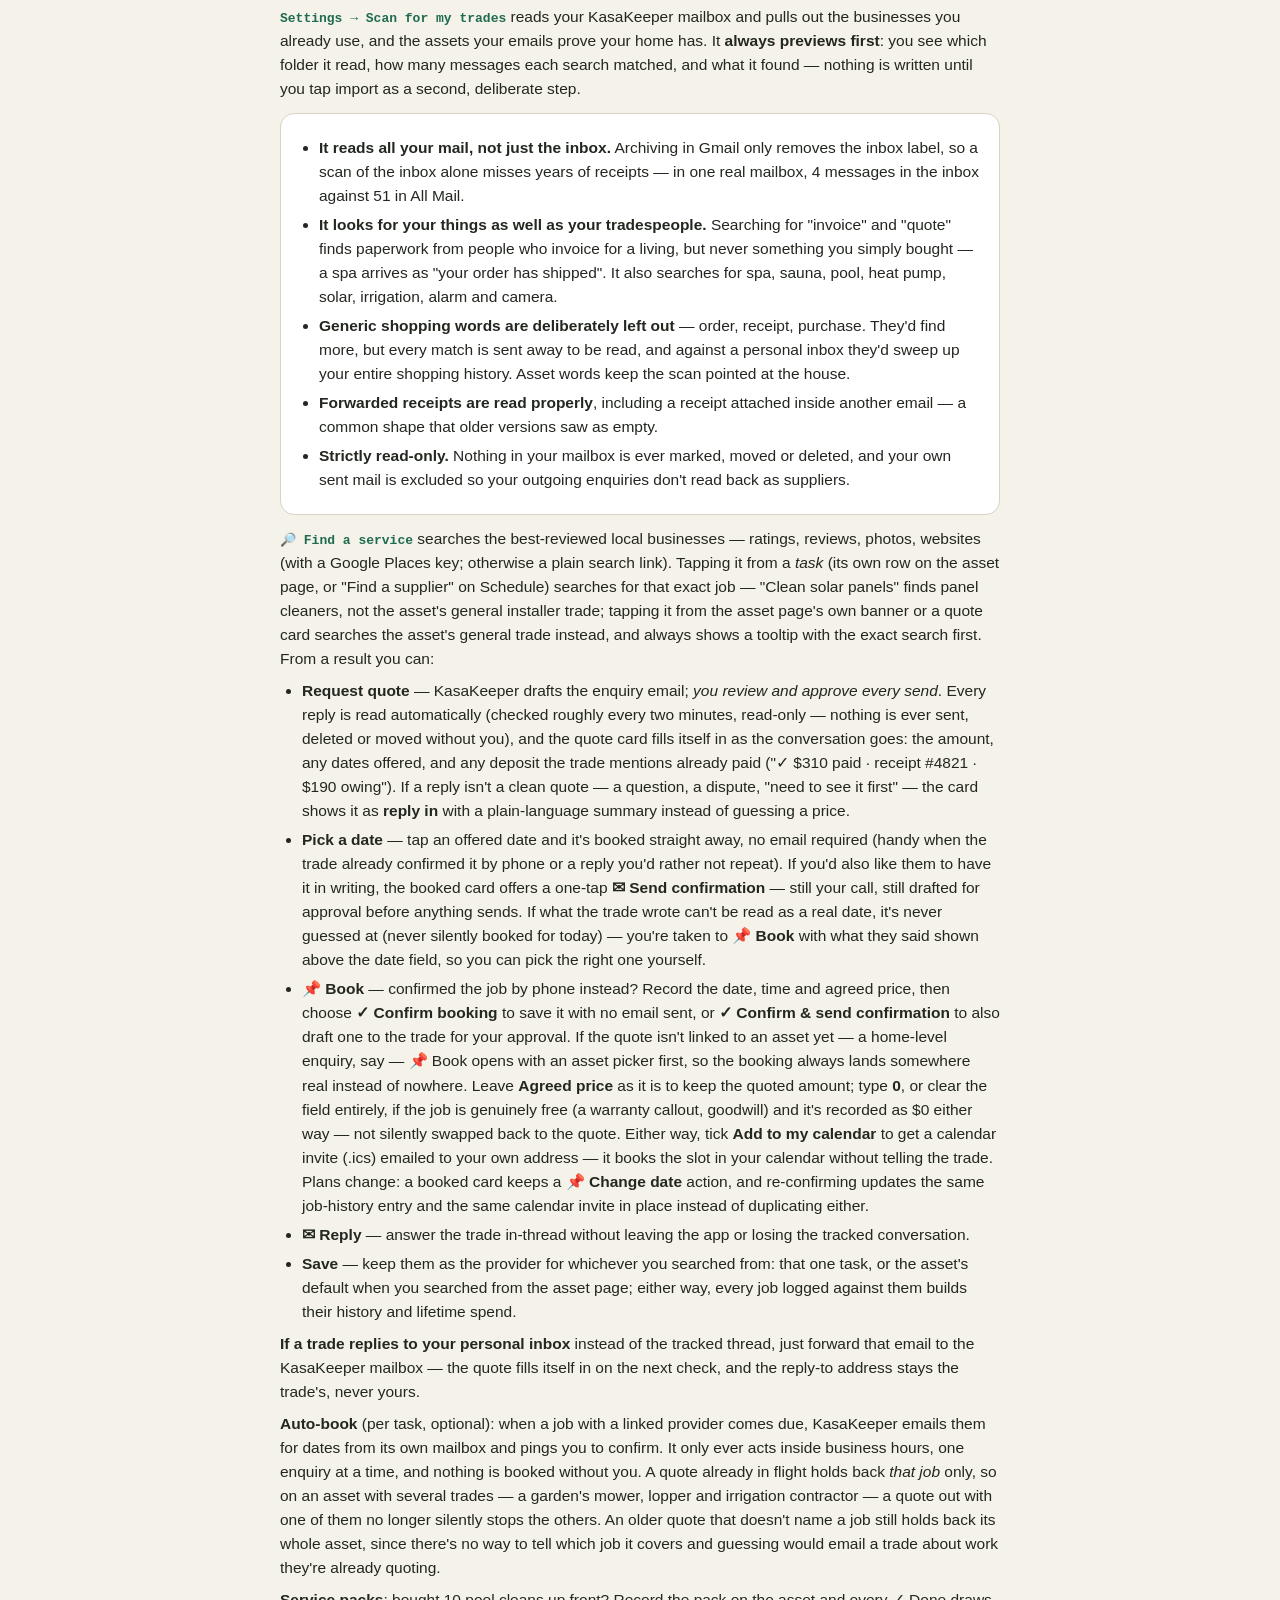
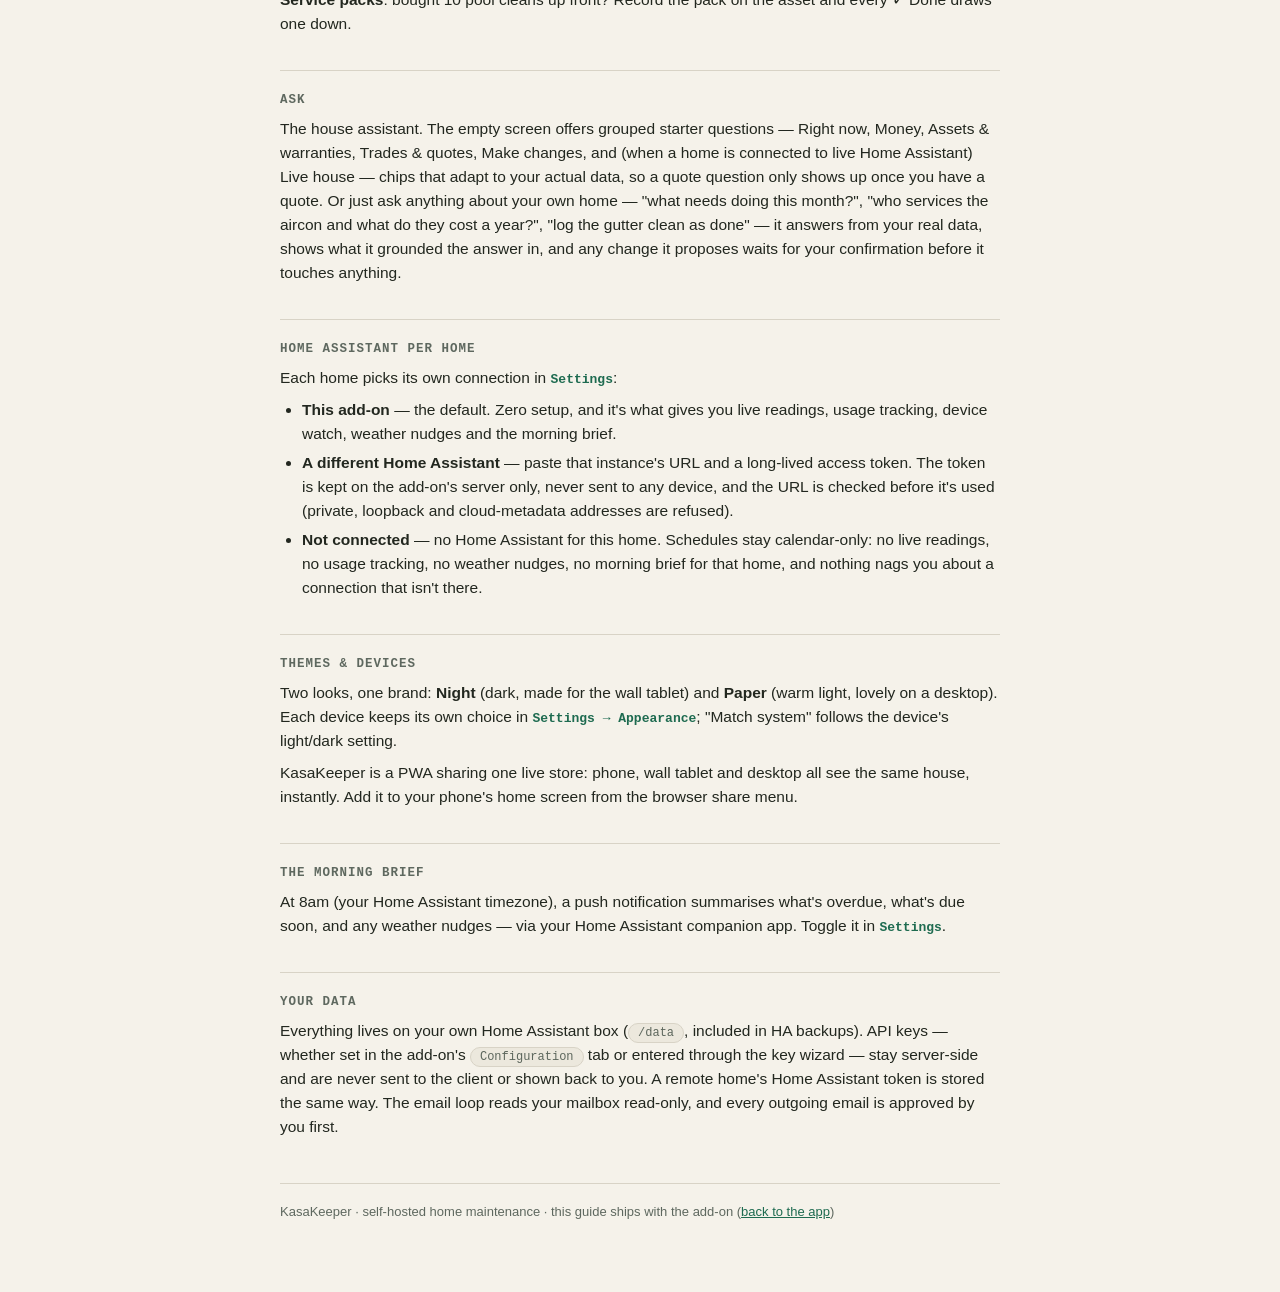
==== commit 83c3498f: "Release 0.3.23 — the email scan reads the right folder, and looks for your things Carries 0.3.22 and" ====
--- a/kasakeeper/guide.html
+++ b/kasakeeper/guide.html
@@ -59,23 +59,25 @@
 </ul>
 <p class="dim" style="margin:6px 0 0">Each key is tested against the real service before it's saved, kept on the add-on's server only, and never shown back to you. Skip anything optional and add it later. If the add-on's own <span class="chip">Configuration</span> tab has a key set, that always wins over one entered here.</p>
 </div>
-<p>Once a key is sorted, open <span class="k">Settings → ＋ Add a home</span> and type your address. KasaKeeper researches the property (listings, photos, aerial imagery) and proposes the systems it detects — pool, aircon, solar, gutters. Tick what's real, and it builds each one's maintenance schedule from sensible defaults.</p>
+<p>Once a key is sorted, open <span class="k">Settings → ＋ Add a home</span> and type your address. Before researching, KasaKeeper shows an aerial view of the area with the nearby building outlines it found and asks <b>“Which one is your house?”</b> — tap yours (a picked outline gets a checkmark and a border), or use <span class="k">Show a wider view</span> if it's not on screen yet, or <span class="k">None of these · tap your house</span> to place a pin by hand when the outlines don't match. Confirming here means research and the aerial photo on your dashboard are anchored to the right lot, not just the geocoded address point; you can always <span class="k">Skip · use the address →</span> and confirm later. Then KasaKeeper researches the property (listings, photos, aerial imagery) and proposes the systems it detects — pool, aircon, solar, gutters. Tick what's real, and it builds each one's maintenance schedule from sensible defaults.</p>
+<p>Got the wrong house the first time? Open <span class="k">Settings</span> and tap <span class="k">📍 Confirm which house is mine</span> on that home's card to run the same picker again.</p>
 <p>If your services already have history, tap <span class="k">Start tracking</span> on the dashboard to mark everything serviced today — countdowns begin from there. Or set each task's <em>Last done</em> date by hand for accurate due dates from day one.</p>
 <p>Every home defaults to <b>this add-on's own Home Assistant</b> — nothing to set up. Running KasaKeeper for a home on a different box (a friend's place, a holiday home)? See <a href="#ha">Home Assistant per home</a> below.</p>
 
 <h2>The dashboard</h2>
 <div class="card">
 <ul>
-  <li><b>Health gauge</b> — one score for the whole house, with a verdict line and a segmented bar showing the true proportions of <span class="r">overdue</span> · <span class="a">due soon</span> · <span class="g">on track</span>, plus your committed spend for the next 90 days.</li>
-  <li><b>Needs attention</b> — every job that wants action now, including anything a watched device has just reported. The <span class="k">✓</span> button logs it done (and its cost) in one tap; tapping the row opens the asset.</li>
+  <li><b>Health gauge</b> — one score for the whole house, with a verdict line and a segmented bar showing the true proportions of <span class="r">overdue</span> · <span class="a">due soon</span> · <span class="g">on track</span>, plus what's genuinely due in the next 90 days (scheduled jobs and confirmed bookings, not old backlog), what's already overdue, and — once you've logged your first job this calendar year — what you've spent so far this year.</li>
+  <li><b>Needs attention</b> — every job that wants action now, including anything a watched device has just reported and any booked job whose date has passed without being marked done — each shown once, even if it's both overdue on its own schedule and overdue on a booking. The <span class="k">✓</span> button logs it done (and its cost) in one tap; tapping the row opens the asset.</li>
   <li><b>Quotes in flight</b> — chips for every open conversation with a trade. Tap through to manage them.</li>
-  <li><b>Coming up</b> — the next few weeks on a date rail, with who's doing each job.</li>
+  <li><b>Coming up</b> — the next few weeks on a date rail, with who's doing each job — including a confirmed future booking, even one that's already covered its own overdue task in Needs attention above.</li>
   <li><b>Keeping watch</b> — weather-aware nudges (wind before gutter cleans, heat before pool care) from your own Home Assistant weather.</li>
   <li><b>Something's wrong?</b> — describe any problem in plain words (add a photo if you like); KasaKeeper triages it, tells you what to do right now, and finds the right kind of tradesperson.</li>
 </ul>
 </div>
 
 <h2>Assets</h2>
+<p><b>Filter</b> — the box under the header narrows the list as you type: name, category, make/model, location and the linked trade all match, and it works the same way on the Warranties tab. Tap the ✕ or press Escape to clear it.</p>
 <h3>Adding one</h3>
 <p>The fastest way: <span class="k">＋ → 📷 Snap</span>. Photograph the appliance's nameplate — KasaKeeper reads the make, model and serial, then automatically researches that exact unit: real specs, the manufacturer's maintenance schedule, and the manual. One tap on <span class="k">✓ Apply schedule</span> and the asset is fully set up with the maker's own intervals.</p>
 <p>Or browse the catalog (<span class="k">＋</span>) and pick a system — each comes with a standard schedule you can tune. Add anything free-form — a limestone wall, a pond, a timber deck — and KasaKeeper researches what <em>that thing</em> actually needs and proposes the right services; one tap applies them.</p>
@@ -85,9 +87,11 @@
   <li><b>The manual</b> — research now hunts the maker's direct PDF, and when it finds one the copy is saved to your own box automatically: it opens on every device, forever, even if the manufacturer's site dies. If only a web page was found, tap <span class="k">⤓ keep a copy</span> once you've tracked down the PDF link yourself.</li>
   <li><b>Maker's intervals</b> — tasks tuned from the manual are marked <span style="color:var(--accent)">maker's interval</span> so you know which numbers are the manufacturer's and which are defaults.</li>
   <li><b>Usage tracking</b> — link a Home Assistant entity and jobs come due by <em>actual run-hours or kWh</em>, not just the calendar: "150 h since last service" beats "6 months". The readout shows <span class="chip">42 / 150 hrs · maker's</span>.</li>
-  <li><b>Location</b> — if the asset is linked to a Home Assistant device, its room shows straight from HA's own area, tagged <span class="chip dim">📍 via Home Assistant</span>; move the device to another room in HA and KasaKeeper follows, no editing needed. Things HA can't place (a wall, the gutters, a garden bed) keep a location you type yourself.</li>
+  <li><b>Location</b> — if the asset is linked to a Home Assistant device, its room shows straight from HA's own area, tagged <span class="chip dim">📍 via Home Assistant</span>; move the device to another room in HA and KasaKeeper follows, no editing needed. Things HA can't place (a wall, the gutters, a garden bed) keep a location you type yourself. If HA isn't reachable right now, the field stays editable and says so — it won't be confused with "no area set", and whatever you type is kept as the value until HA answers again.</li>
   <li><b>Warranties</b> — set the date once; the Warranties tab (in Assets) tracks every expiry, soonest first.</li>
   <li><b>Device watch</b> — for an HA-linked asset, pick its problem sensors (fault codes, bin full, filter life, a consumable running low) and a task lands the moment one trips, labelled "reported today". A consumable trip that has a real replacement part on the maker's site adds a tappable <span class="k">🛒 Order</span> link right on the task.</li>
+  <li><b>Who does each job</b> — one asset can have several trades, each on their own task (a garden's mower vs its tree lopper; solar's panel cleaner vs its installer). Tap the provider's name on any task to change who does <em>that</em> job, without opening the full task editor. The asset's own <b>Default provider</b> only covers tasks that don't name their own — those show a quiet <span class="chip dim">default</span> tag so it's never mistaken for a job-specific pick.</li>
+  <li><b>A quote per job</b> — because each task can have its own trade, an asset can have more than one quote open at a time. They're all listed under <b>Quote requests</b> on the asset, and each task's own row shows only its own quote, so a price you're waiting on for one job never turns up against another.</li>
   <li><b>DIY</b> — jobs you do yourself: tap <span class="k">🛠 DIY</span> on any task. It stays on the schedule but stops suggesting suppliers and will never auto-email anyone.</li>
 </ul>
 
@@ -95,16 +99,28 @@
 <p>The triage view: every active job grouped by who's on the hook — <span class="chip">Needs a supplier</span> <span class="chip">Awaiting a quote</span> <span class="chip">Assigned</span> <span class="chip">DIY · yours to do</span> — each row carrying exactly one next action: find, manage the quote, book, or call. Editing, snoozing and deleting live on the asset page (tap the row, then the task).</p>
 
 <h2>Trades &amp; quotes</h2>
-<p><span class="k">🔎 Find a service</span> searches the best-reviewed local businesses for <em>that specific asset</em> — ratings, reviews, photos, websites (with a Google Places key; otherwise a plain search link). From a result you can:</p>
+<p><b>Filter</b> — the same box sits under the header here: it searches your trades (name, trade, phone, email, notes) and the open quote requests (trade, provider, asset and status) together.</p>
+<h3>Finding your trades from your email</h3>
+<p><span class="k">Settings → Scan for my trades</span> reads your KasaKeeper mailbox and pulls out the businesses you already use, and the assets your emails prove your home has. It <b>always previews first</b>: you see which folder it read, how many messages each search matched, and what it found — nothing is written until you tap import as a second, deliberate step.</p>
+<div class="card">
+<ul>
+  <li><b>It reads all your mail, not just the inbox.</b> Archiving in Gmail only removes the inbox label, so a scan of the inbox alone misses years of receipts — in one real mailbox, 4 messages in the inbox against 51 in All Mail.</li>
+  <li><b>It looks for your things as well as your tradespeople.</b> Searching for "invoice" and "quote" finds paperwork from people who invoice for a living, but never something you simply bought — a spa arrives as "your order has shipped". It also searches for spa, sauna, pool, heat pump, solar, irrigation, alarm and camera.</li>
+  <li><b>Generic shopping words are deliberately left out</b> — order, receipt, purchase. They'd find more, but every match is sent away to be read, and against a personal inbox they'd sweep up your entire shopping history. Asset words keep the scan pointed at the house.</li>
+  <li><b>Forwarded receipts are read properly</b>, including a receipt attached inside another email — a common shape that older versions saw as empty.</li>
+  <li><b>Strictly read-only.</b> Nothing in your mailbox is ever marked, moved or deleted, and your own sent mail is excluded so your outgoing enquiries don't read back as suppliers.</li>
+</ul>
+</div>
+<p><span class="k">🔎 Find a service</span> searches the best-reviewed local businesses — ratings, reviews, photos, websites (with a Google Places key; otherwise a plain search link). Tapping it from a <em>task</em> (its own row on the asset page, or "Find a supplier" on Schedule) searches for that exact job — "Clean solar panels" finds panel cleaners, not the asset's general installer trade; tapping it from the asset page's own banner or a quote card searches the asset's general trade instead, and always shows a tooltip with the exact search first. From a result you can:</p>
 <ul>
   <li><b>Request quote</b> — KasaKeeper drafts the enquiry email; <em>you review and approve every send</em>. Every reply is read automatically (checked roughly every two minutes, read-only — nothing is ever sent, deleted or moved without you), and the quote card fills itself in as the conversation goes: the amount, any dates offered, and any deposit the trade mentions already paid ("✓ $310 paid · receipt #4821 · $190 owing"). If a reply isn't a clean quote — a question, a dispute, "need to see it first" — the card shows it as <b>reply in</b> with a plain-language summary instead of guessing a price.</li>
-  <li><b>Pick a date</b> — tap an offered date and it's booked straight away, no email required (handy when the trade already confirmed it by phone or a reply you'd rather not repeat). If you'd also like them to have it in writing, the booked card offers a one-tap <b>✉︎ Send confirmation</b> — still your call, still drafted for approval before anything sends.</li>
-  <li><b>📌 Book</b> — confirmed the job by phone instead? Record the date and time, then choose <b>✓ Confirm booking</b> to save it with no email sent, or <b>✓ Confirm &amp; send confirmation</b> to also draft one to the trade for your approval. Either way, tick <b>Add to my calendar</b> to get a calendar invite (.ics) emailed to your own address — it books the slot in your calendar without telling the trade. Plans change: a booked card keeps a <b>📌 Change date</b> action, and re-confirming updates the same job-history entry and the same calendar invite in place instead of duplicating either.</li>
+  <li><b>Pick a date</b> — tap an offered date and it's booked straight away, no email required (handy when the trade already confirmed it by phone or a reply you'd rather not repeat). If you'd also like them to have it in writing, the booked card offers a one-tap <b>✉︎ Send confirmation</b> — still your call, still drafted for approval before anything sends. If what the trade wrote can't be read as a real date, it's never guessed at (never silently booked for today) — you're taken to <b>📌 Book</b> with what they said shown above the date field, so you can pick the right one yourself.</li>
+  <li><b>📌 Book</b> — confirmed the job by phone instead? Record the date, time and agreed price, then choose <b>✓ Confirm booking</b> to save it with no email sent, or <b>✓ Confirm &amp; send confirmation</b> to also draft one to the trade for your approval. If the quote isn't linked to an asset yet — a home-level enquiry, say — 📌 Book opens with an asset picker first, so the booking always lands somewhere real instead of nowhere. Leave <b>Agreed price</b> as it is to keep the quoted amount; type <b>0</b>, or clear the field entirely, if the job is genuinely free (a warranty callout, goodwill) and it's recorded as $0 either way — not silently swapped back to the quote. Either way, tick <b>Add to my calendar</b> to get a calendar invite (.ics) emailed to your own address — it books the slot in your calendar without telling the trade. Plans change: a booked card keeps a <b>📌 Change date</b> action, and re-confirming updates the same job-history entry and the same calendar invite in place instead of duplicating either.</li>
   <li><b>✉︎ Reply</b> — answer the trade in-thread without leaving the app or losing the tracked conversation.</li>
-  <li><b>Save</b> — keep them as your provider for that asset; every job logged against them builds their history and lifetime spend.</li>
+  <li><b>Save</b> — keep them as the provider for whichever you searched from: that one task, or the asset's default when you searched from the asset page; either way, every job logged against them builds their history and lifetime spend.</li>
 </ul>
 <p><b>If a trade replies to your personal inbox</b> instead of the tracked thread, just forward that email to the KasaKeeper mailbox — the quote fills itself in on the next check, and the reply-to address stays the trade's, never yours.</p>
-<p><b>Auto-book</b> (per task, optional): when a job with a linked provider comes due, KasaKeeper emails them for dates from its own mailbox and pings you to confirm. It only ever acts inside business hours, one enquiry at a time, and nothing is booked without you.</p>
+<p><b>Auto-book</b> (per task, optional): when a job with a linked provider comes due, KasaKeeper emails them for dates from its own mailbox and pings you to confirm. It only ever acts inside business hours, one enquiry at a time, and nothing is booked without you. A quote already in flight holds back <em>that job</em> only, so on an asset with several trades — a garden's mower, lopper and irrigation contractor — a quote out with one of them no longer silently stops the others. An older quote that doesn't name a job still holds back its whole asset, since there's no way to tell which job it covers and guessing would email a trade about work they're already quoting.</p>
 <p><b>Service packs</b>: bought 10 pool cleans up front? Record the pack on the asset and every ✓ Done draws one down.</p>
 
 <h2>Ask</h2>
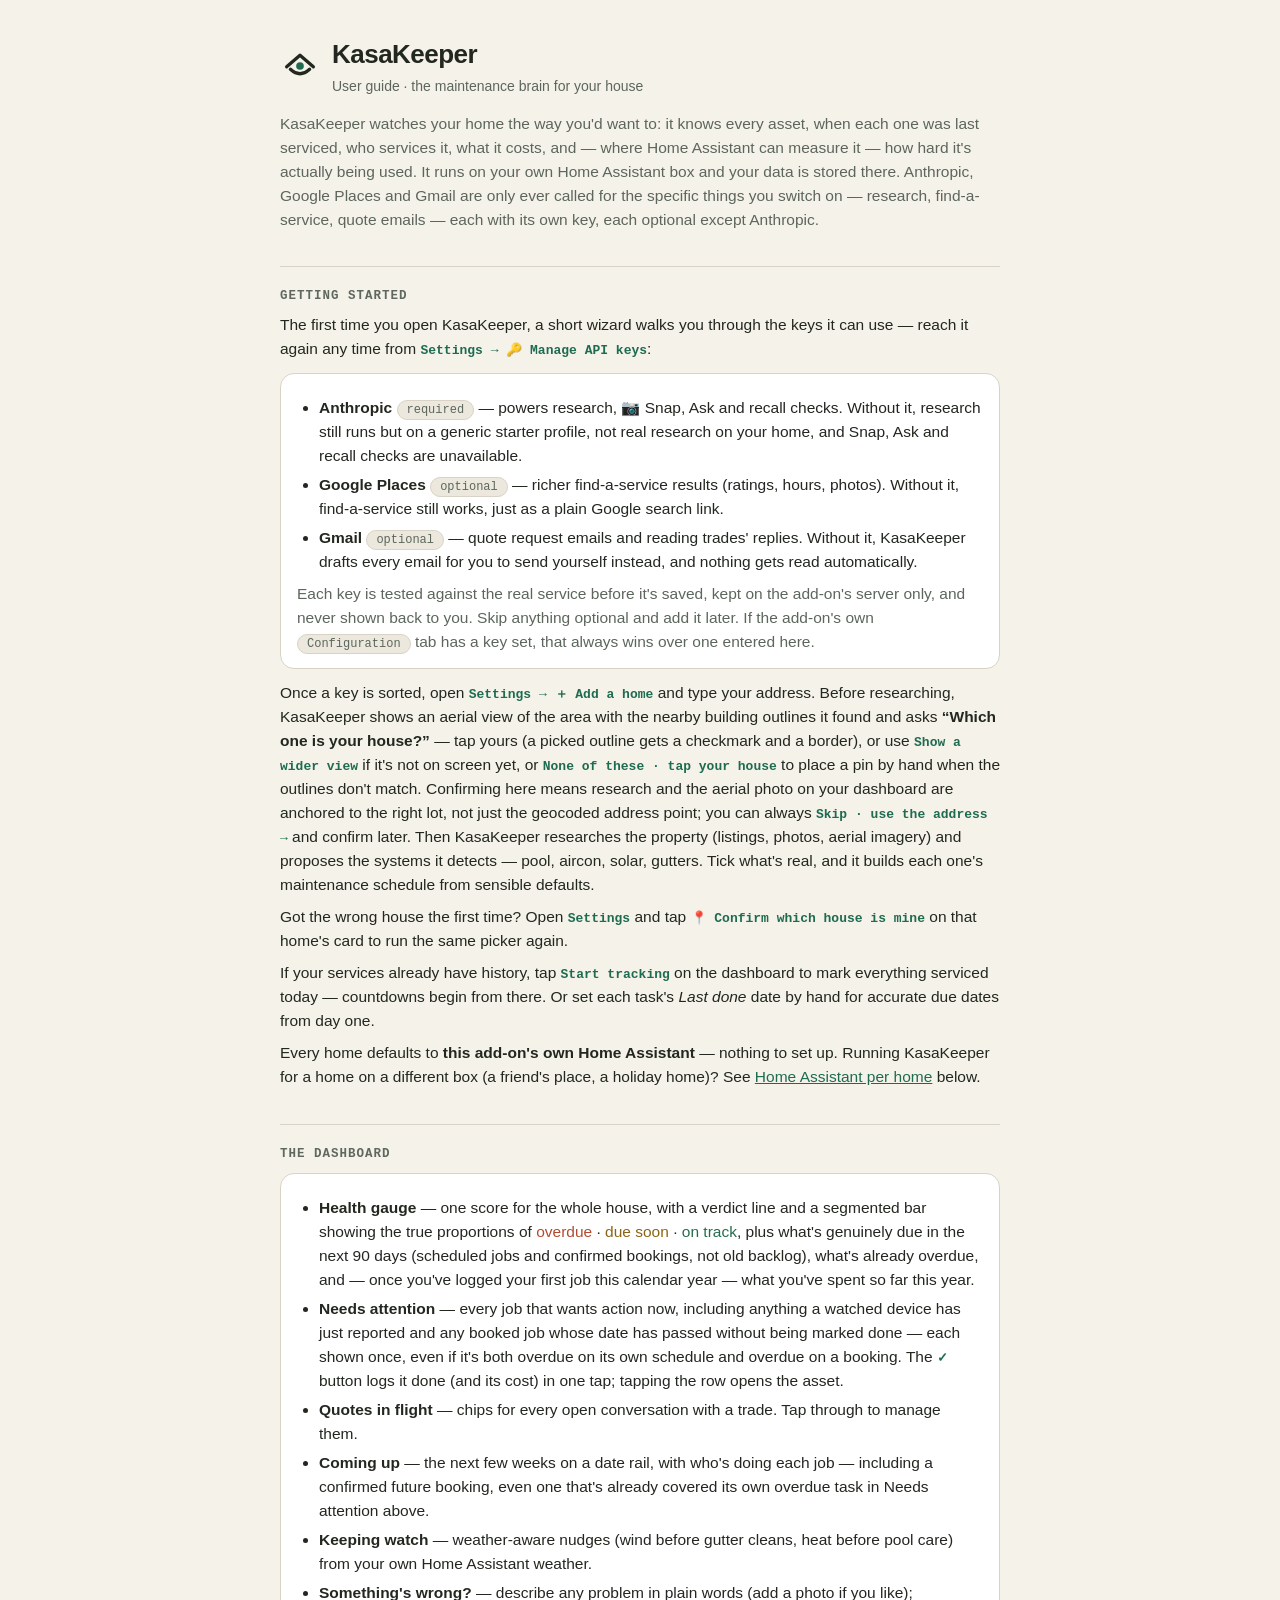
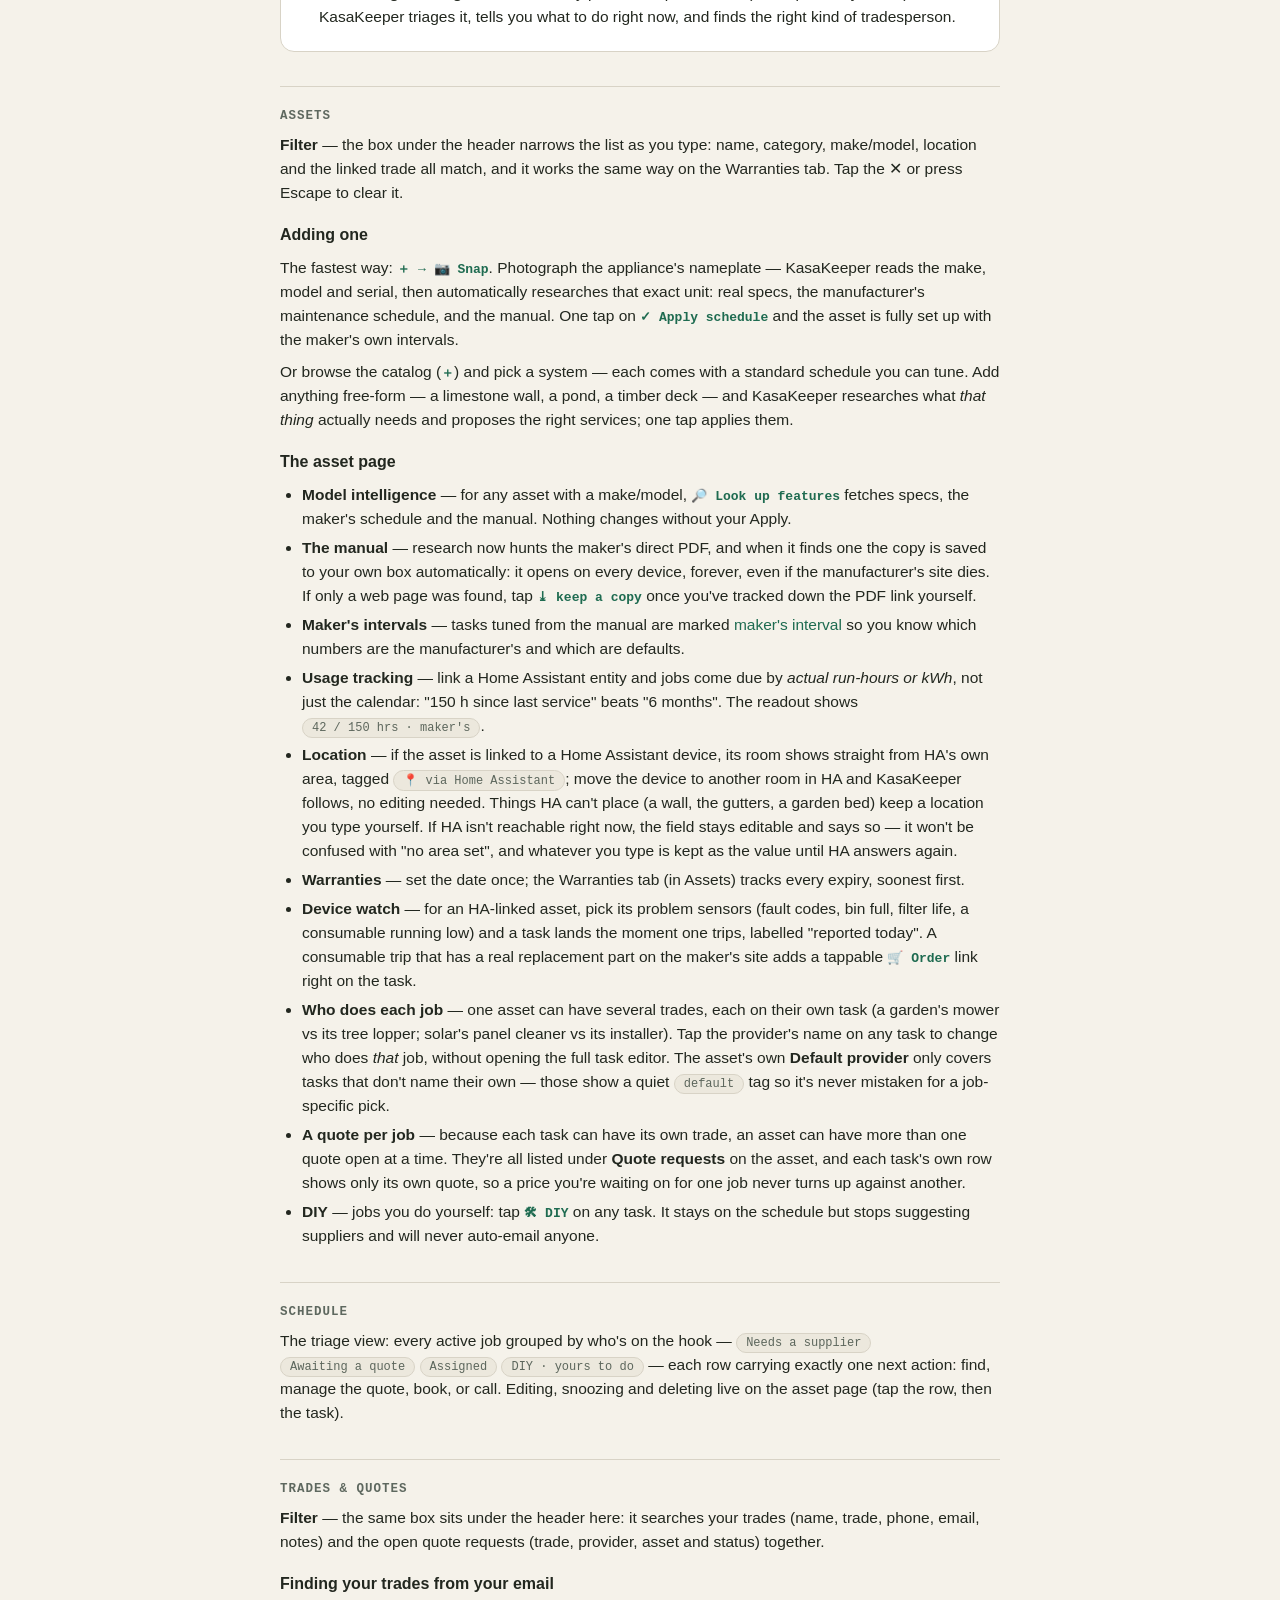
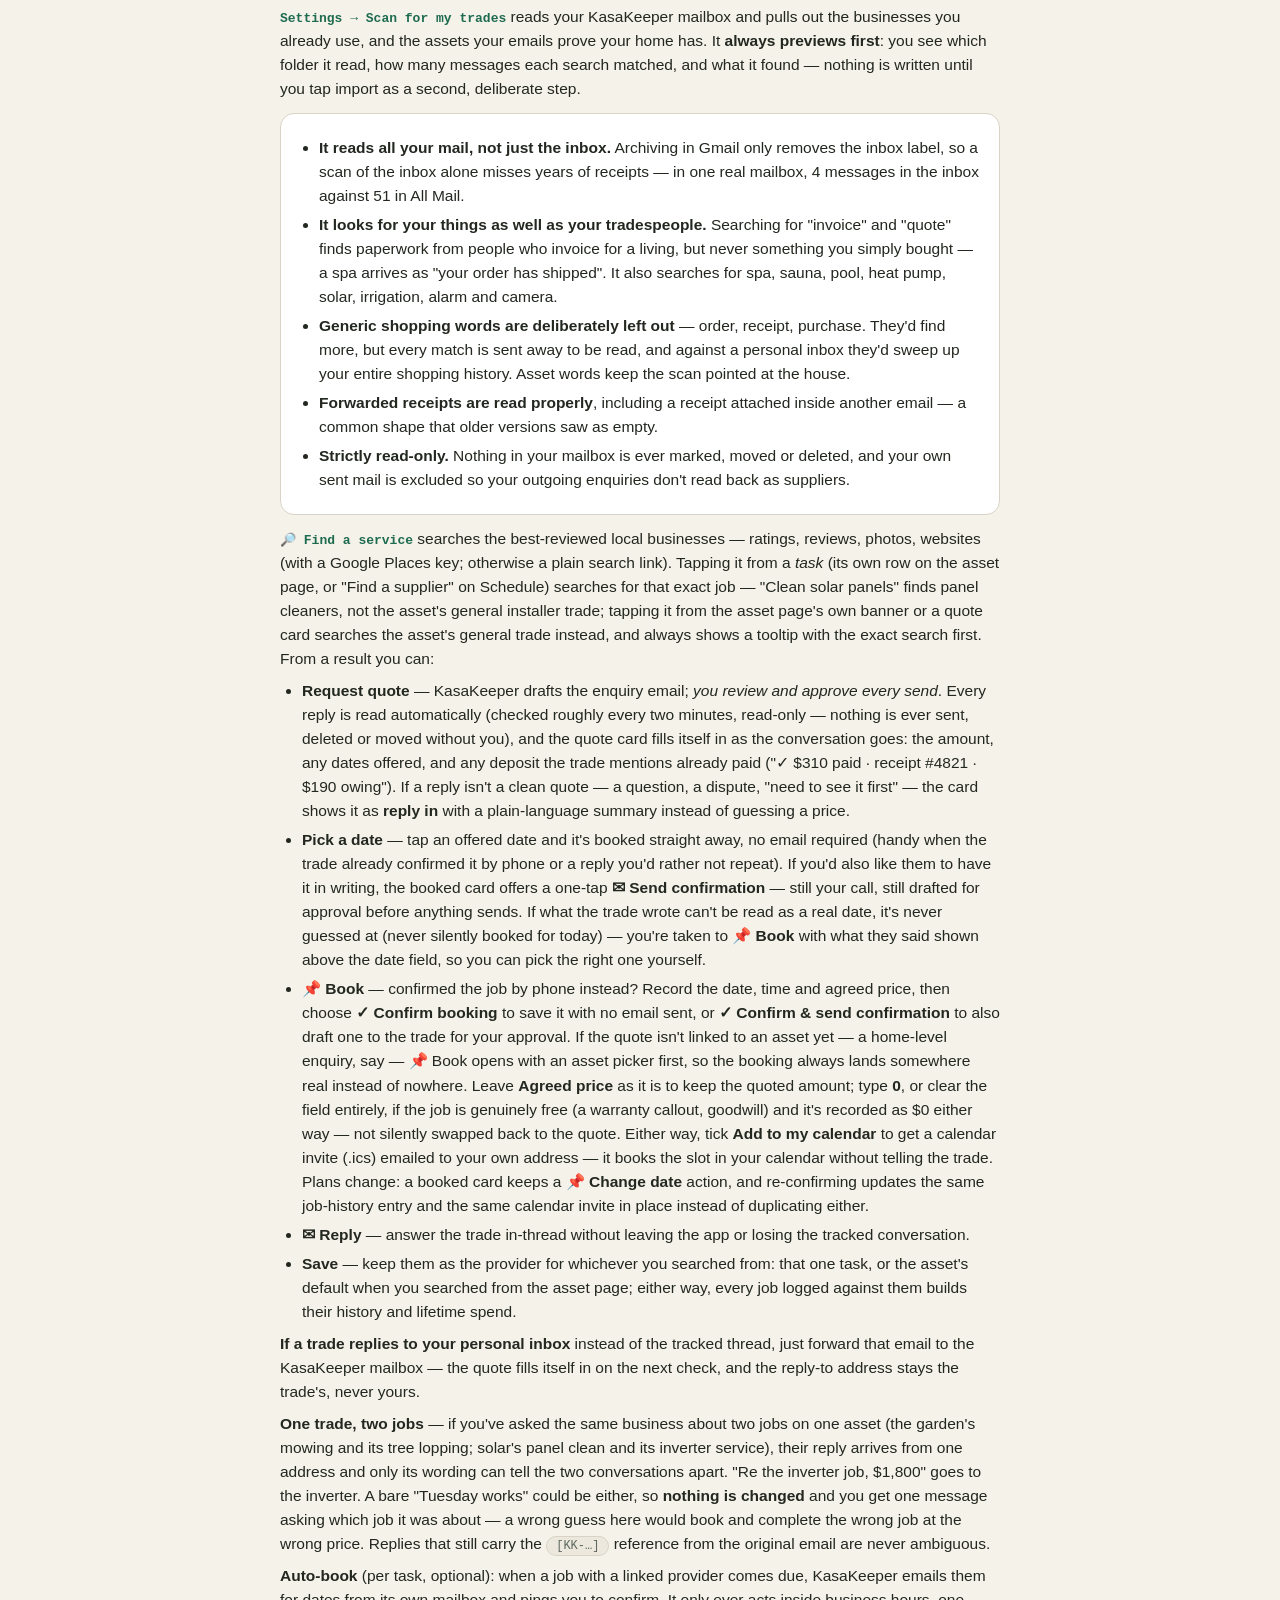
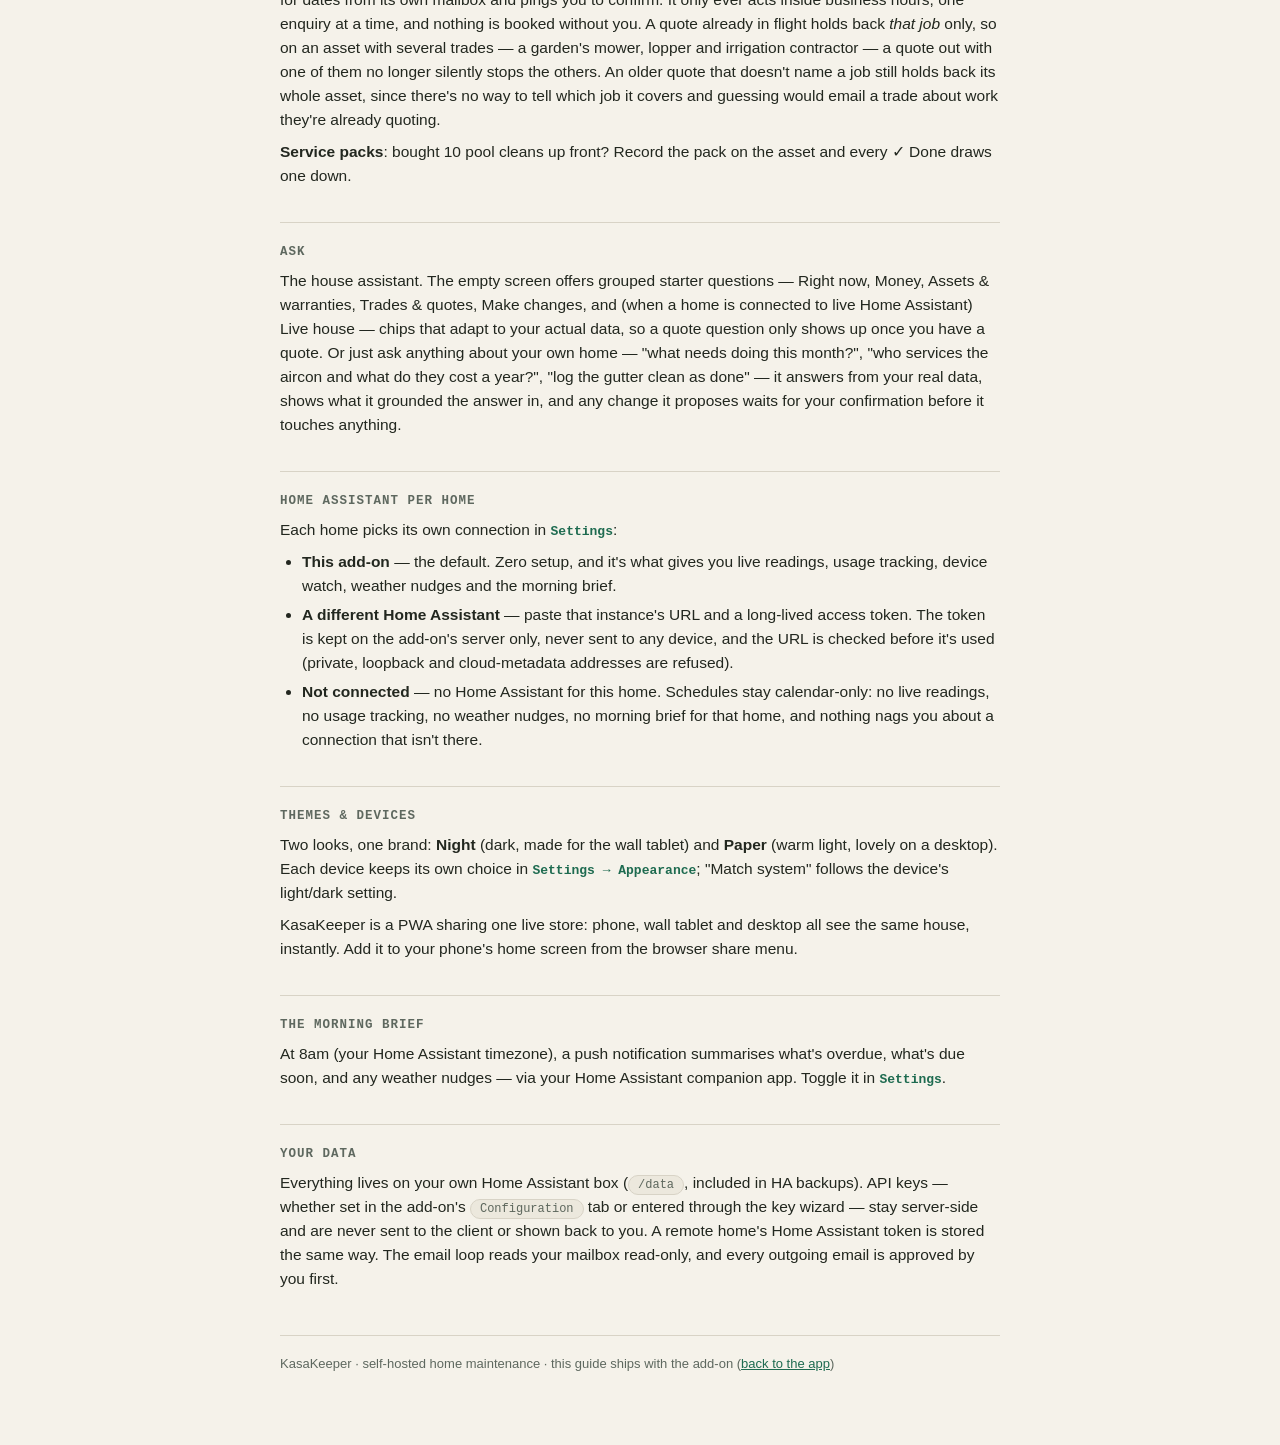
==== commit 8ff98f30: "Release 0.3.24 — a trade's reply lands on the job it's actually about - If you'd emailed one tradesp" ====
--- a/kasakeeper/guide.html
+++ b/kasakeeper/guide.html
@@ -120,6 +120,7 @@
   <li><b>Save</b> — keep them as the provider for whichever you searched from: that one task, or the asset's default when you searched from the asset page; either way, every job logged against them builds their history and lifetime spend.</li>
 </ul>
 <p><b>If a trade replies to your personal inbox</b> instead of the tracked thread, just forward that email to the KasaKeeper mailbox — the quote fills itself in on the next check, and the reply-to address stays the trade's, never yours.</p>
+<p><b>One trade, two jobs</b> — if you've asked the same business about two jobs on one asset (the garden's mowing and its tree lopping; solar's panel clean and its inverter service), their reply arrives from one address and only its wording can tell the two conversations apart. "Re the inverter job, $1,800" goes to the inverter. A bare "Tuesday works" could be either, so <b>nothing is changed</b> and you get one message asking which job it was about — a wrong guess here would book and complete the wrong job at the wrong price. Replies that still carry the <span class="chip">[KK-…]</span> reference from the original email are never ambiguous.</p>
 <p><b>Auto-book</b> (per task, optional): when a job with a linked provider comes due, KasaKeeper emails them for dates from its own mailbox and pings you to confirm. It only ever acts inside business hours, one enquiry at a time, and nothing is booked without you. A quote already in flight holds back <em>that job</em> only, so on an asset with several trades — a garden's mower, lopper and irrigation contractor — a quote out with one of them no longer silently stops the others. An older quote that doesn't name a job still holds back its whole asset, since there's no way to tell which job it covers and guessing would email a trade about work they're already quoting.</p>
 <p><b>Service packs</b>: bought 10 pool cleans up front? Record the pack on the asset and every ✓ Done draws one down.</p>
 
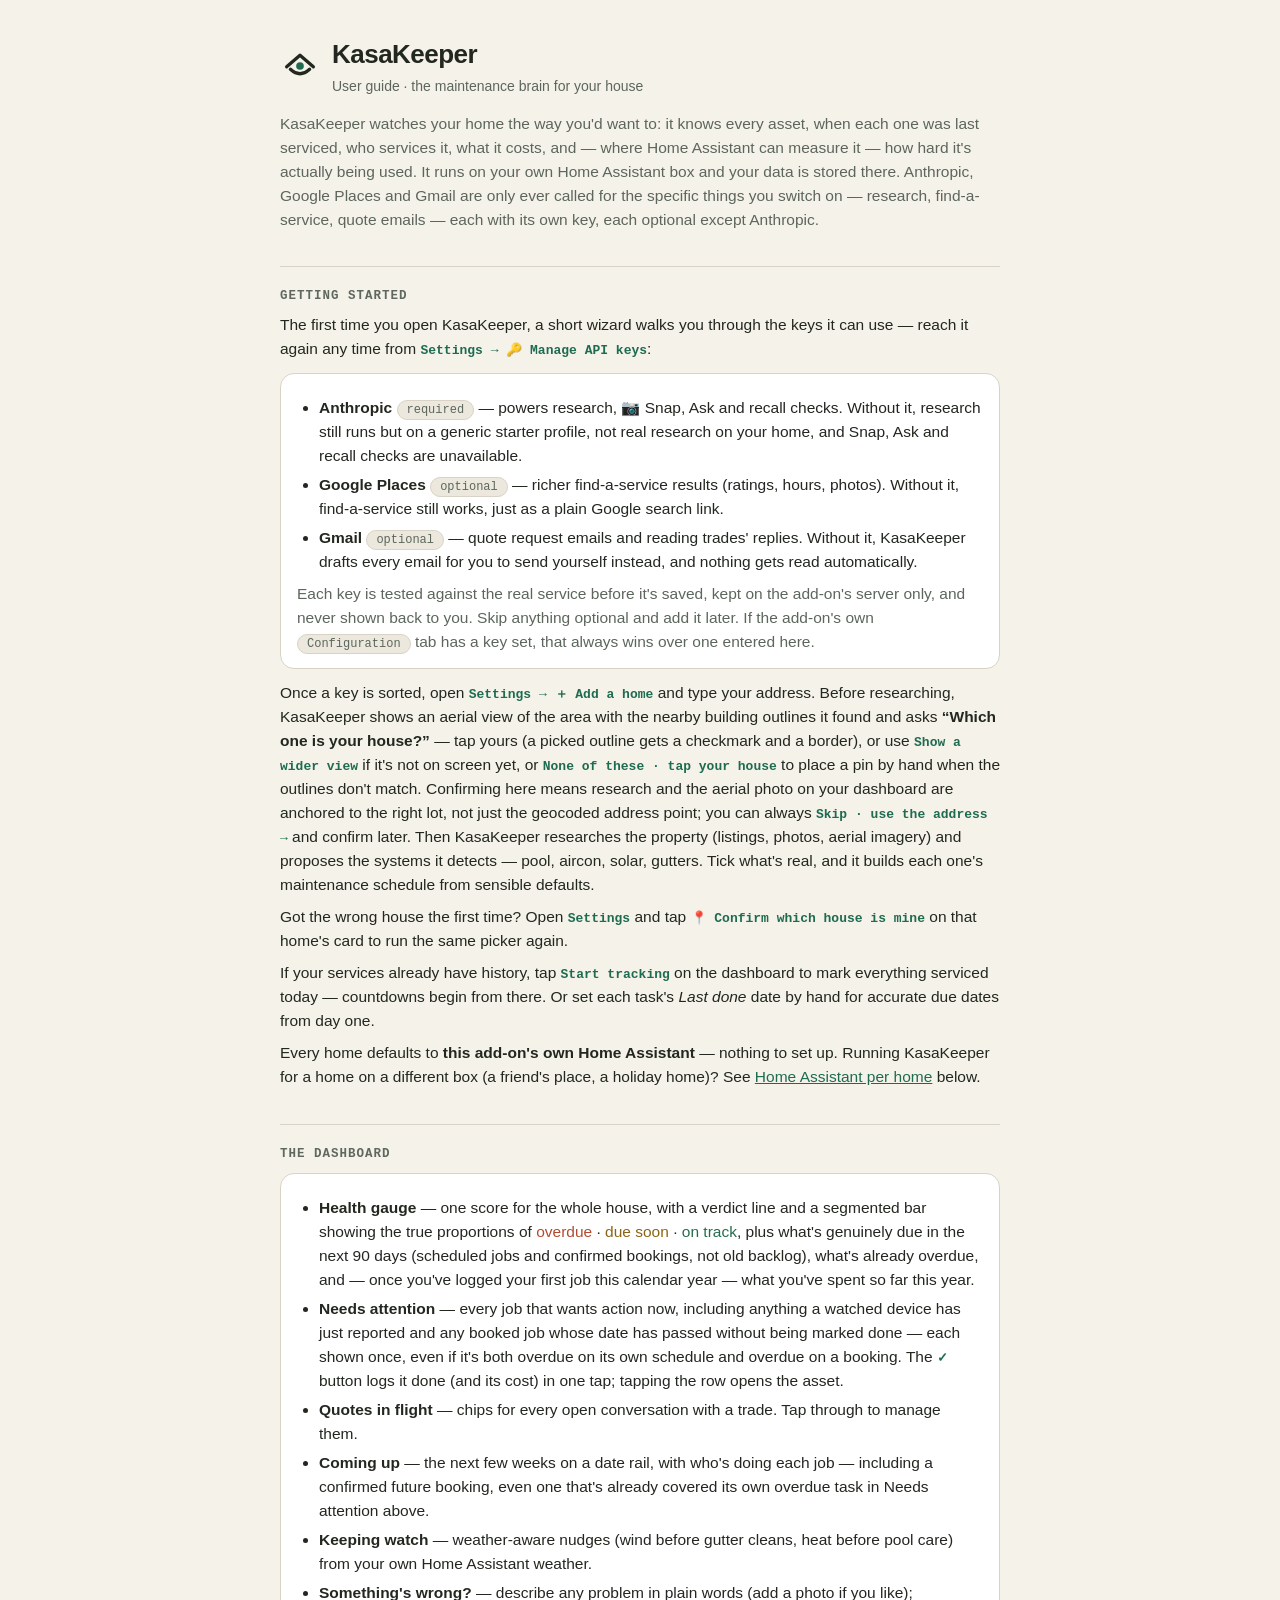
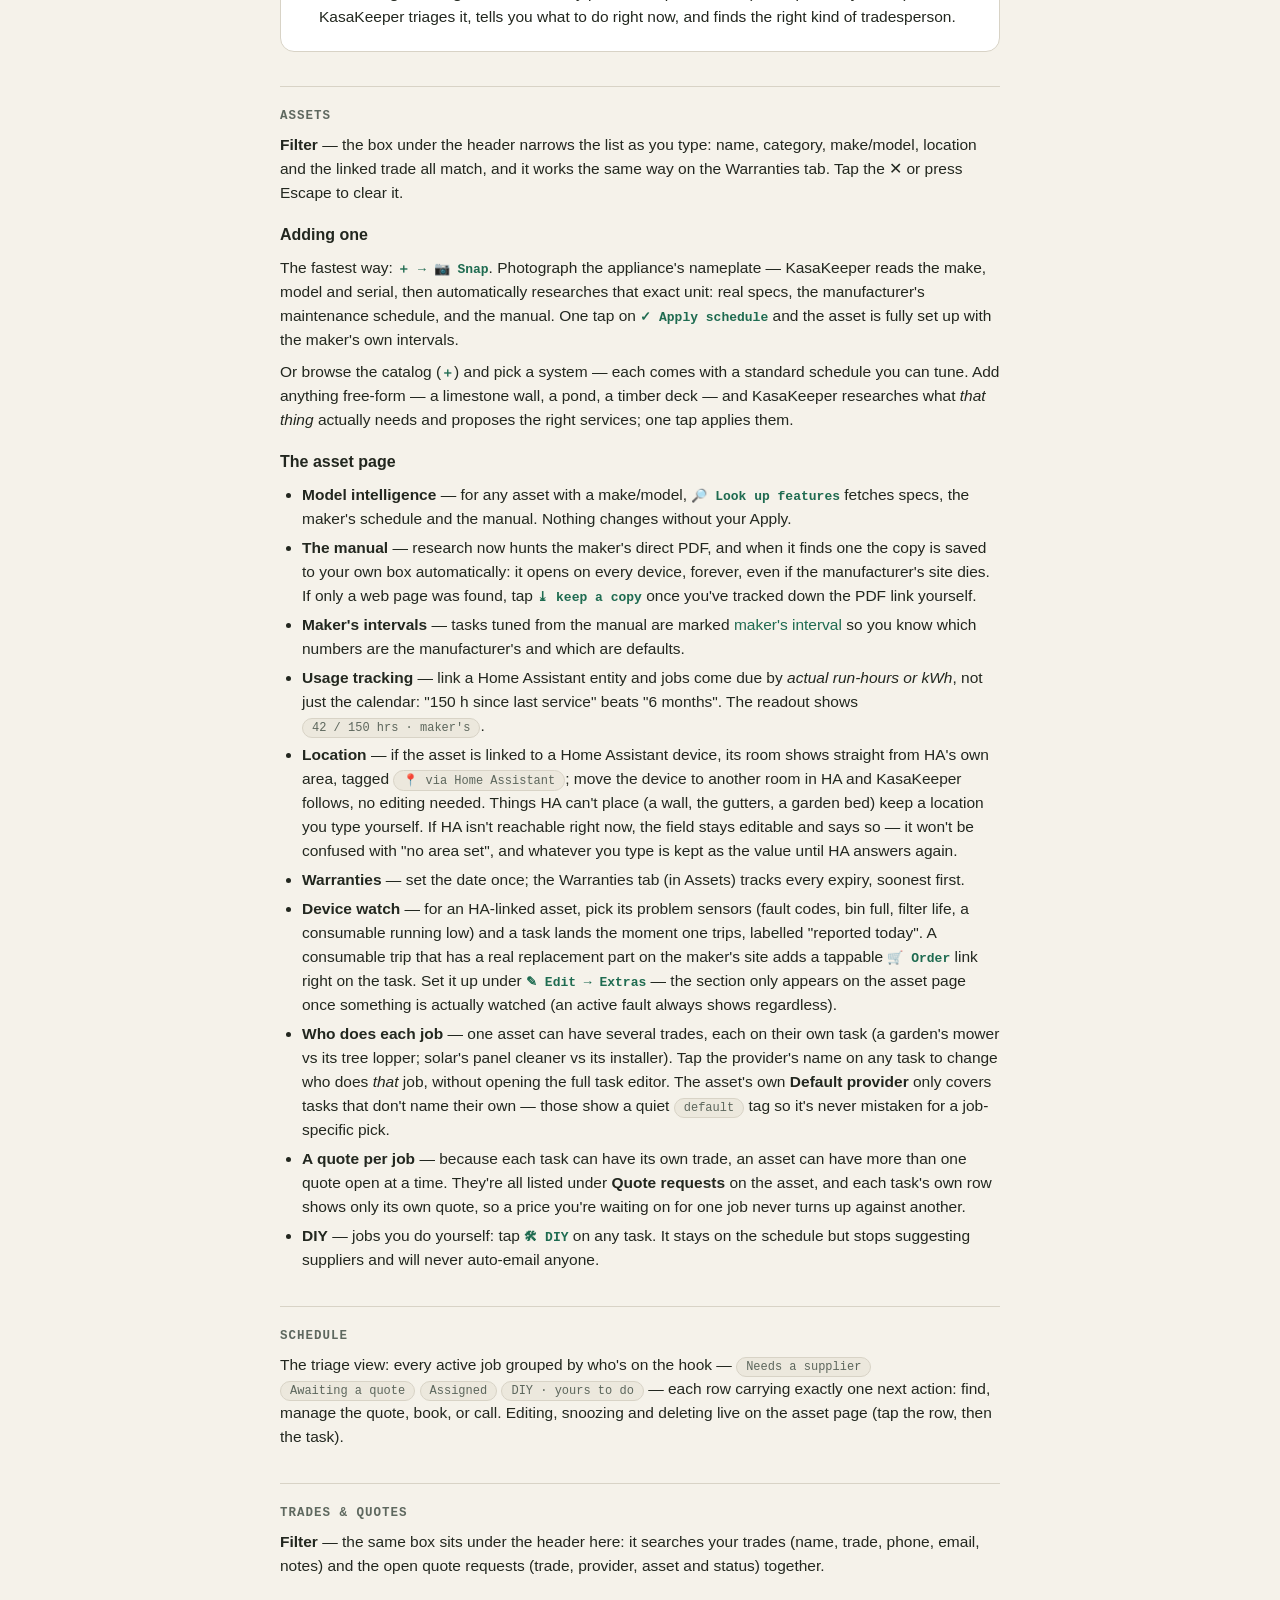
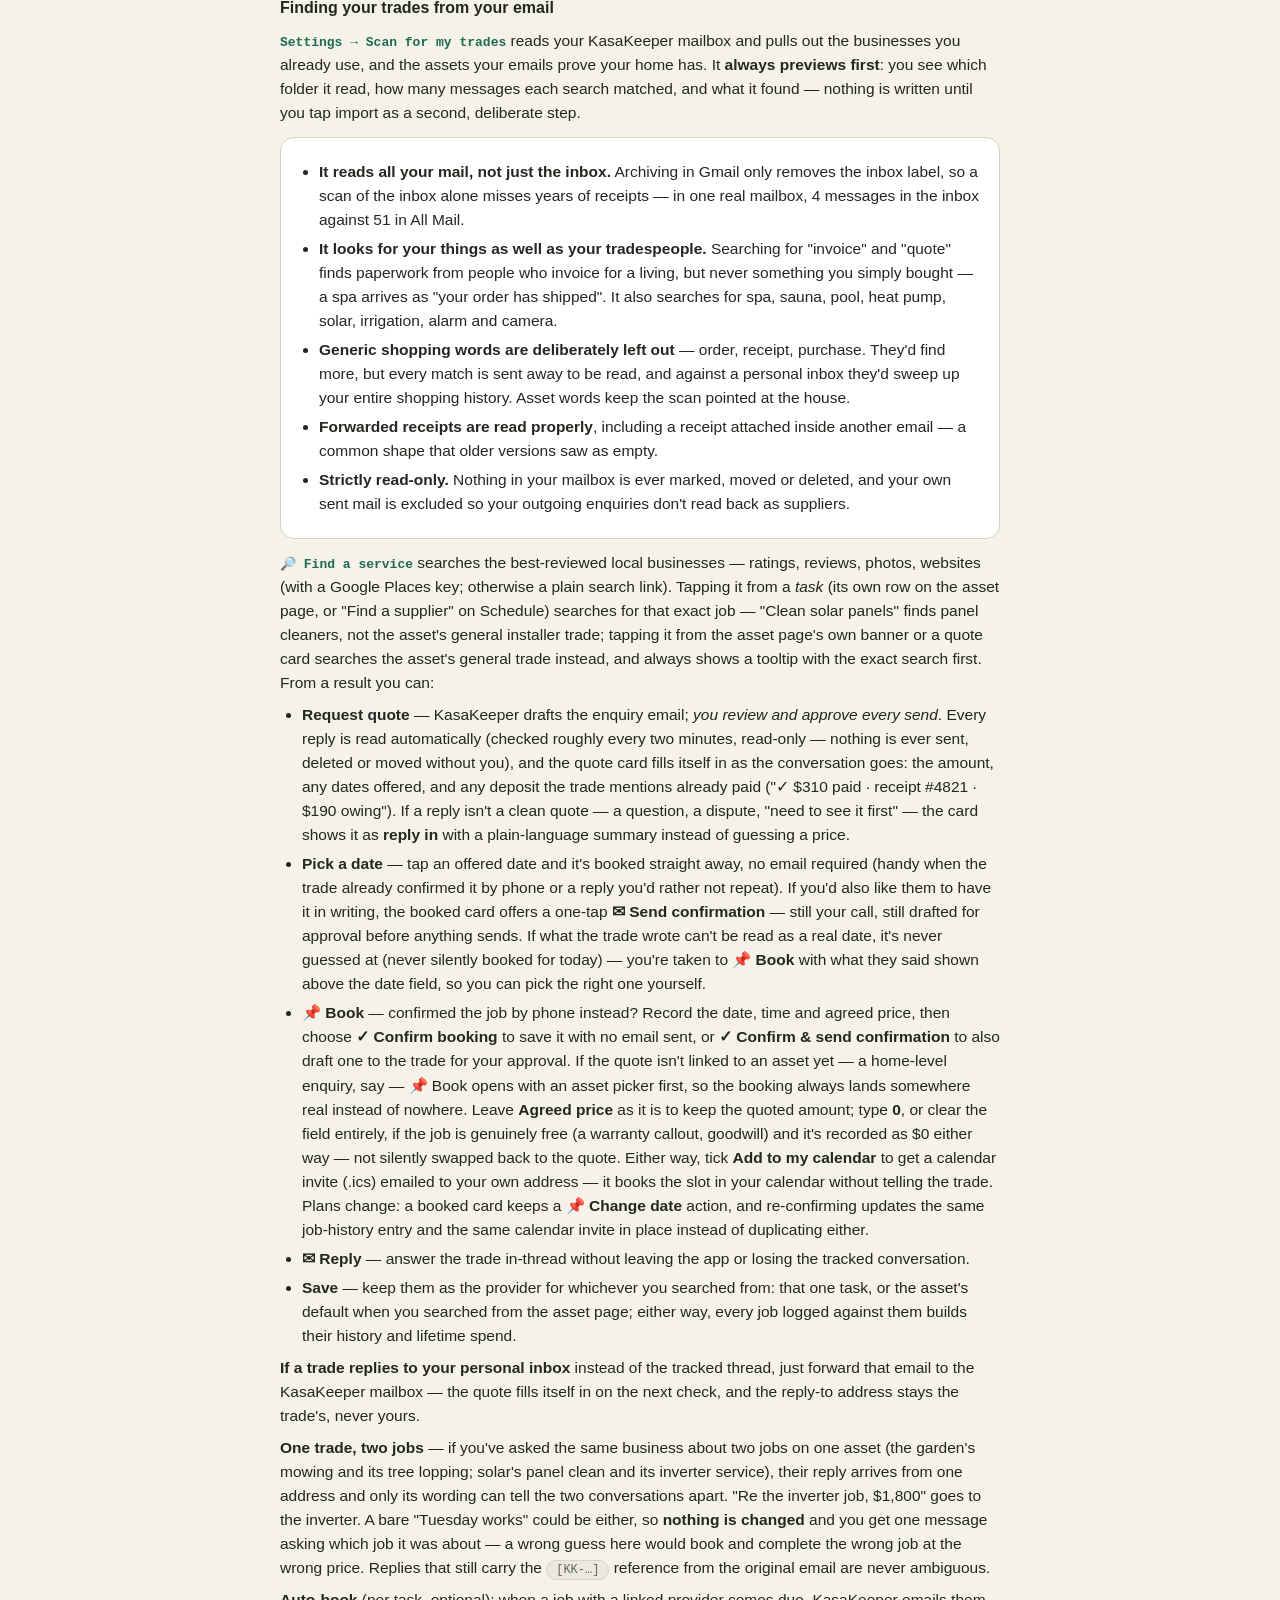
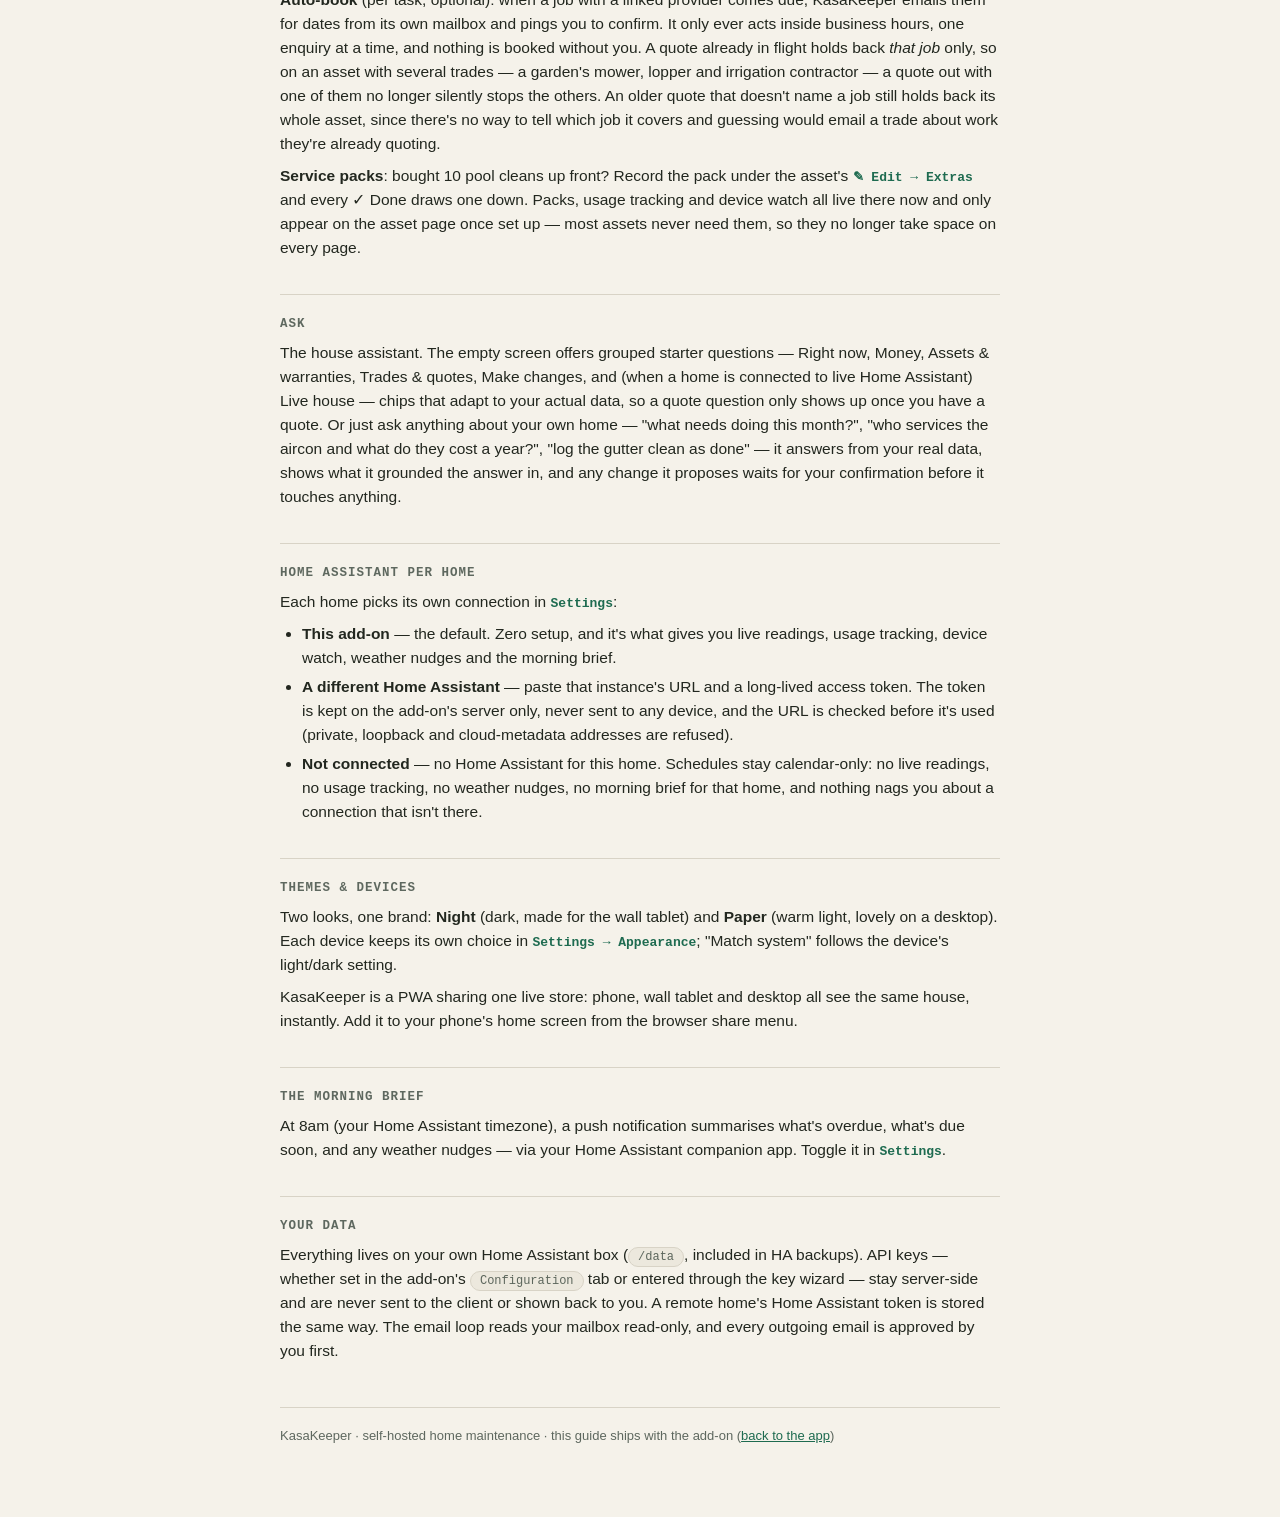
==== commit c5749a20: "Release 0.3.25 — a quieter asset page - Prepaid packs, usage tracking and device watch only appear o" ====
--- a/kasakeeper/guide.html
+++ b/kasakeeper/guide.html
@@ -89,7 +89,7 @@
   <li><b>Usage tracking</b> — link a Home Assistant entity and jobs come due by <em>actual run-hours or kWh</em>, not just the calendar: "150 h since last service" beats "6 months". The readout shows <span class="chip">42 / 150 hrs · maker's</span>.</li>
   <li><b>Location</b> — if the asset is linked to a Home Assistant device, its room shows straight from HA's own area, tagged <span class="chip dim">📍 via Home Assistant</span>; move the device to another room in HA and KasaKeeper follows, no editing needed. Things HA can't place (a wall, the gutters, a garden bed) keep a location you type yourself. If HA isn't reachable right now, the field stays editable and says so — it won't be confused with "no area set", and whatever you type is kept as the value until HA answers again.</li>
   <li><b>Warranties</b> — set the date once; the Warranties tab (in Assets) tracks every expiry, soonest first.</li>
-  <li><b>Device watch</b> — for an HA-linked asset, pick its problem sensors (fault codes, bin full, filter life, a consumable running low) and a task lands the moment one trips, labelled "reported today". A consumable trip that has a real replacement part on the maker's site adds a tappable <span class="k">🛒 Order</span> link right on the task.</li>
+  <li><b>Device watch</b> — for an HA-linked asset, pick its problem sensors (fault codes, bin full, filter life, a consumable running low) and a task lands the moment one trips, labelled "reported today". A consumable trip that has a real replacement part on the maker's site adds a tappable <span class="k">🛒 Order</span> link right on the task. Set it up under <span class="k">✎ Edit → Extras</span> — the section only appears on the asset page once something is actually watched (an active fault always shows regardless).</li>
   <li><b>Who does each job</b> — one asset can have several trades, each on their own task (a garden's mower vs its tree lopper; solar's panel cleaner vs its installer). Tap the provider's name on any task to change who does <em>that</em> job, without opening the full task editor. The asset's own <b>Default provider</b> only covers tasks that don't name their own — those show a quiet <span class="chip dim">default</span> tag so it's never mistaken for a job-specific pick.</li>
   <li><b>A quote per job</b> — because each task can have its own trade, an asset can have more than one quote open at a time. They're all listed under <b>Quote requests</b> on the asset, and each task's own row shows only its own quote, so a price you're waiting on for one job never turns up against another.</li>
   <li><b>DIY</b> — jobs you do yourself: tap <span class="k">🛠 DIY</span> on any task. It stays on the schedule but stops suggesting suppliers and will never auto-email anyone.</li>
@@ -122,7 +122,7 @@
 <p><b>If a trade replies to your personal inbox</b> instead of the tracked thread, just forward that email to the KasaKeeper mailbox — the quote fills itself in on the next check, and the reply-to address stays the trade's, never yours.</p>
 <p><b>One trade, two jobs</b> — if you've asked the same business about two jobs on one asset (the garden's mowing and its tree lopping; solar's panel clean and its inverter service), their reply arrives from one address and only its wording can tell the two conversations apart. "Re the inverter job, $1,800" goes to the inverter. A bare "Tuesday works" could be either, so <b>nothing is changed</b> and you get one message asking which job it was about — a wrong guess here would book and complete the wrong job at the wrong price. Replies that still carry the <span class="chip">[KK-…]</span> reference from the original email are never ambiguous.</p>
 <p><b>Auto-book</b> (per task, optional): when a job with a linked provider comes due, KasaKeeper emails them for dates from its own mailbox and pings you to confirm. It only ever acts inside business hours, one enquiry at a time, and nothing is booked without you. A quote already in flight holds back <em>that job</em> only, so on an asset with several trades — a garden's mower, lopper and irrigation contractor — a quote out with one of them no longer silently stops the others. An older quote that doesn't name a job still holds back its whole asset, since there's no way to tell which job it covers and guessing would email a trade about work they're already quoting.</p>
-<p><b>Service packs</b>: bought 10 pool cleans up front? Record the pack on the asset and every ✓ Done draws one down.</p>
+<p><b>Service packs</b>: bought 10 pool cleans up front? Record the pack under the asset's <span class="k">✎ Edit → Extras</span> and every ✓ Done draws one down. Packs, usage tracking and device watch all live there now and only appear on the asset page once set up — most assets never need them, so they no longer take space on every page.</p>
 
 <h2>Ask</h2>
 <p>The house assistant. The empty screen offers grouped starter questions — Right now, Money, Assets &amp; warranties, Trades &amp; quotes, Make changes, and (when a home is connected to live Home Assistant) Live house — chips that adapt to your actual data, so a quote question only shows up once you have a quote. Or just ask anything about your own home — "what needs doing this month?", "who services the aircon and what do they cost a year?", "log the gutter clean as done" — it answers from your real data, shows what it grounded the answer in, and any change it proposes waits for your confirmation before it touches anything.</p>
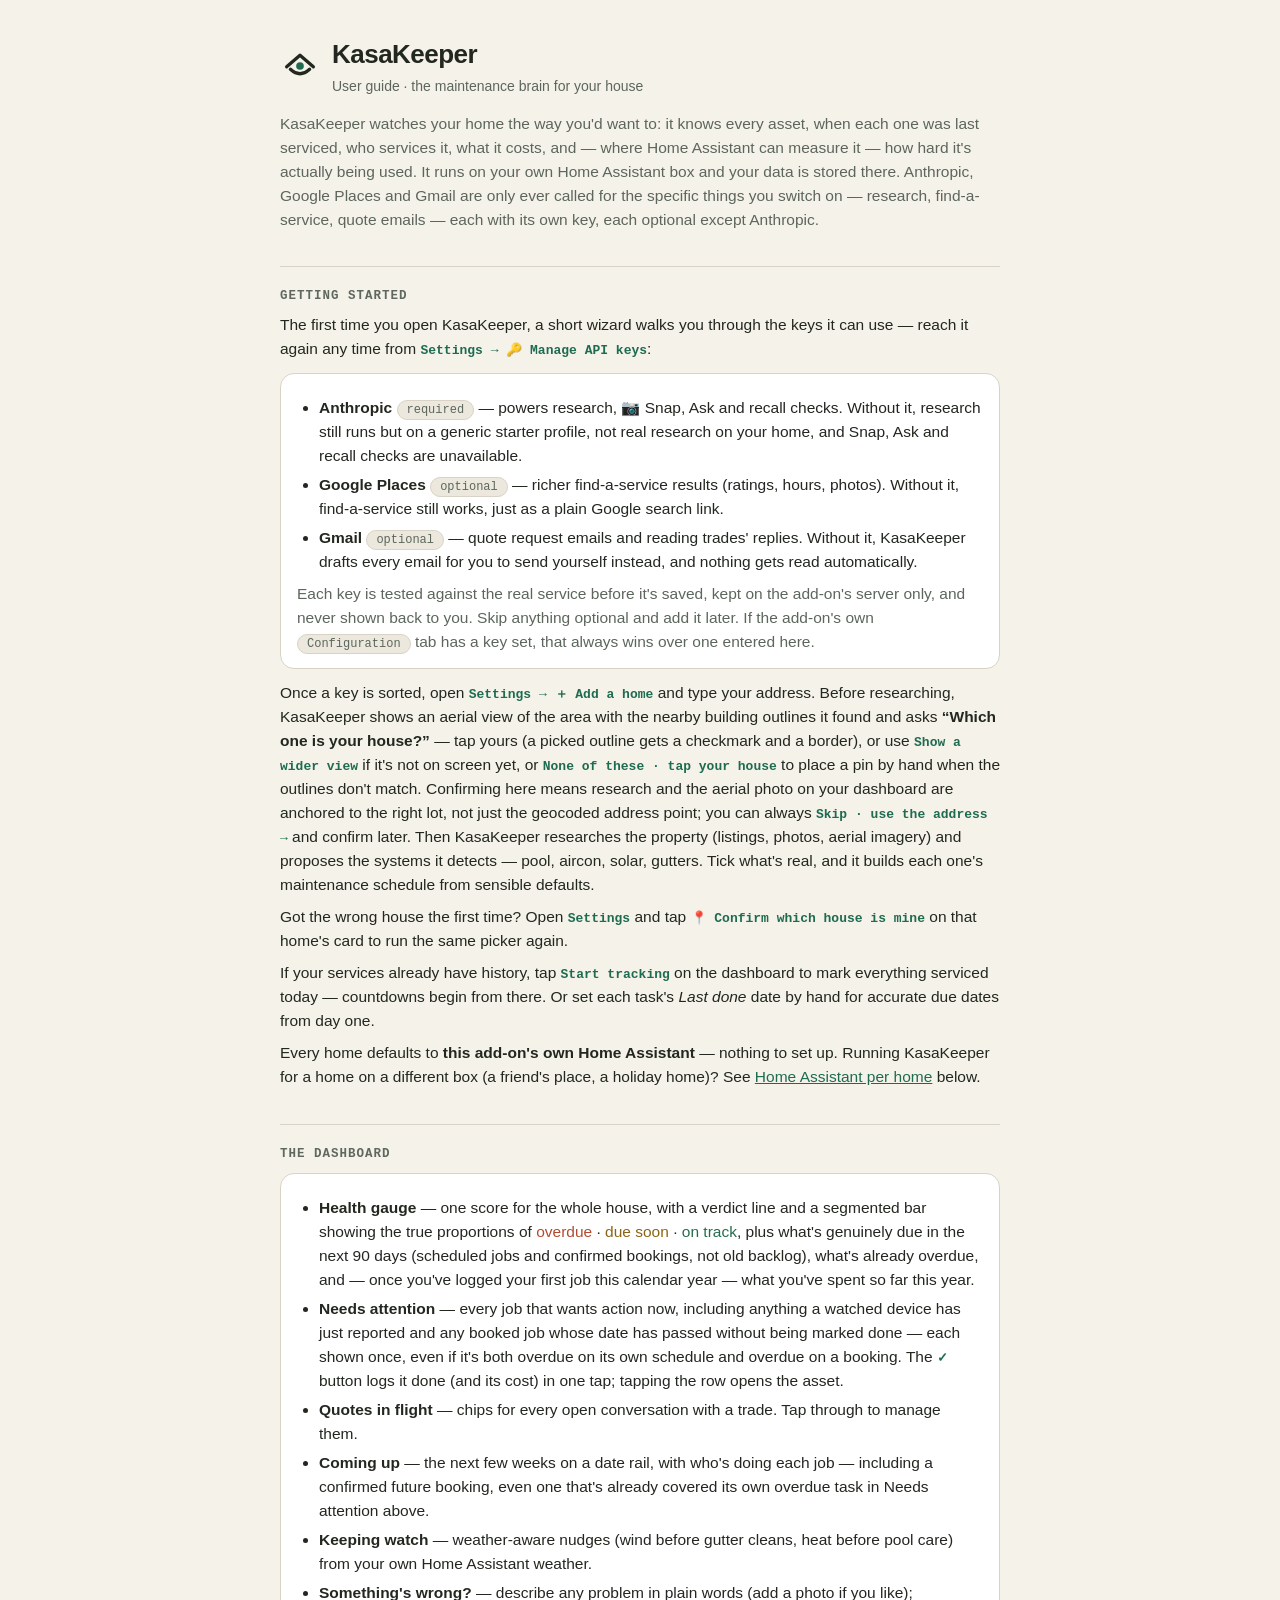
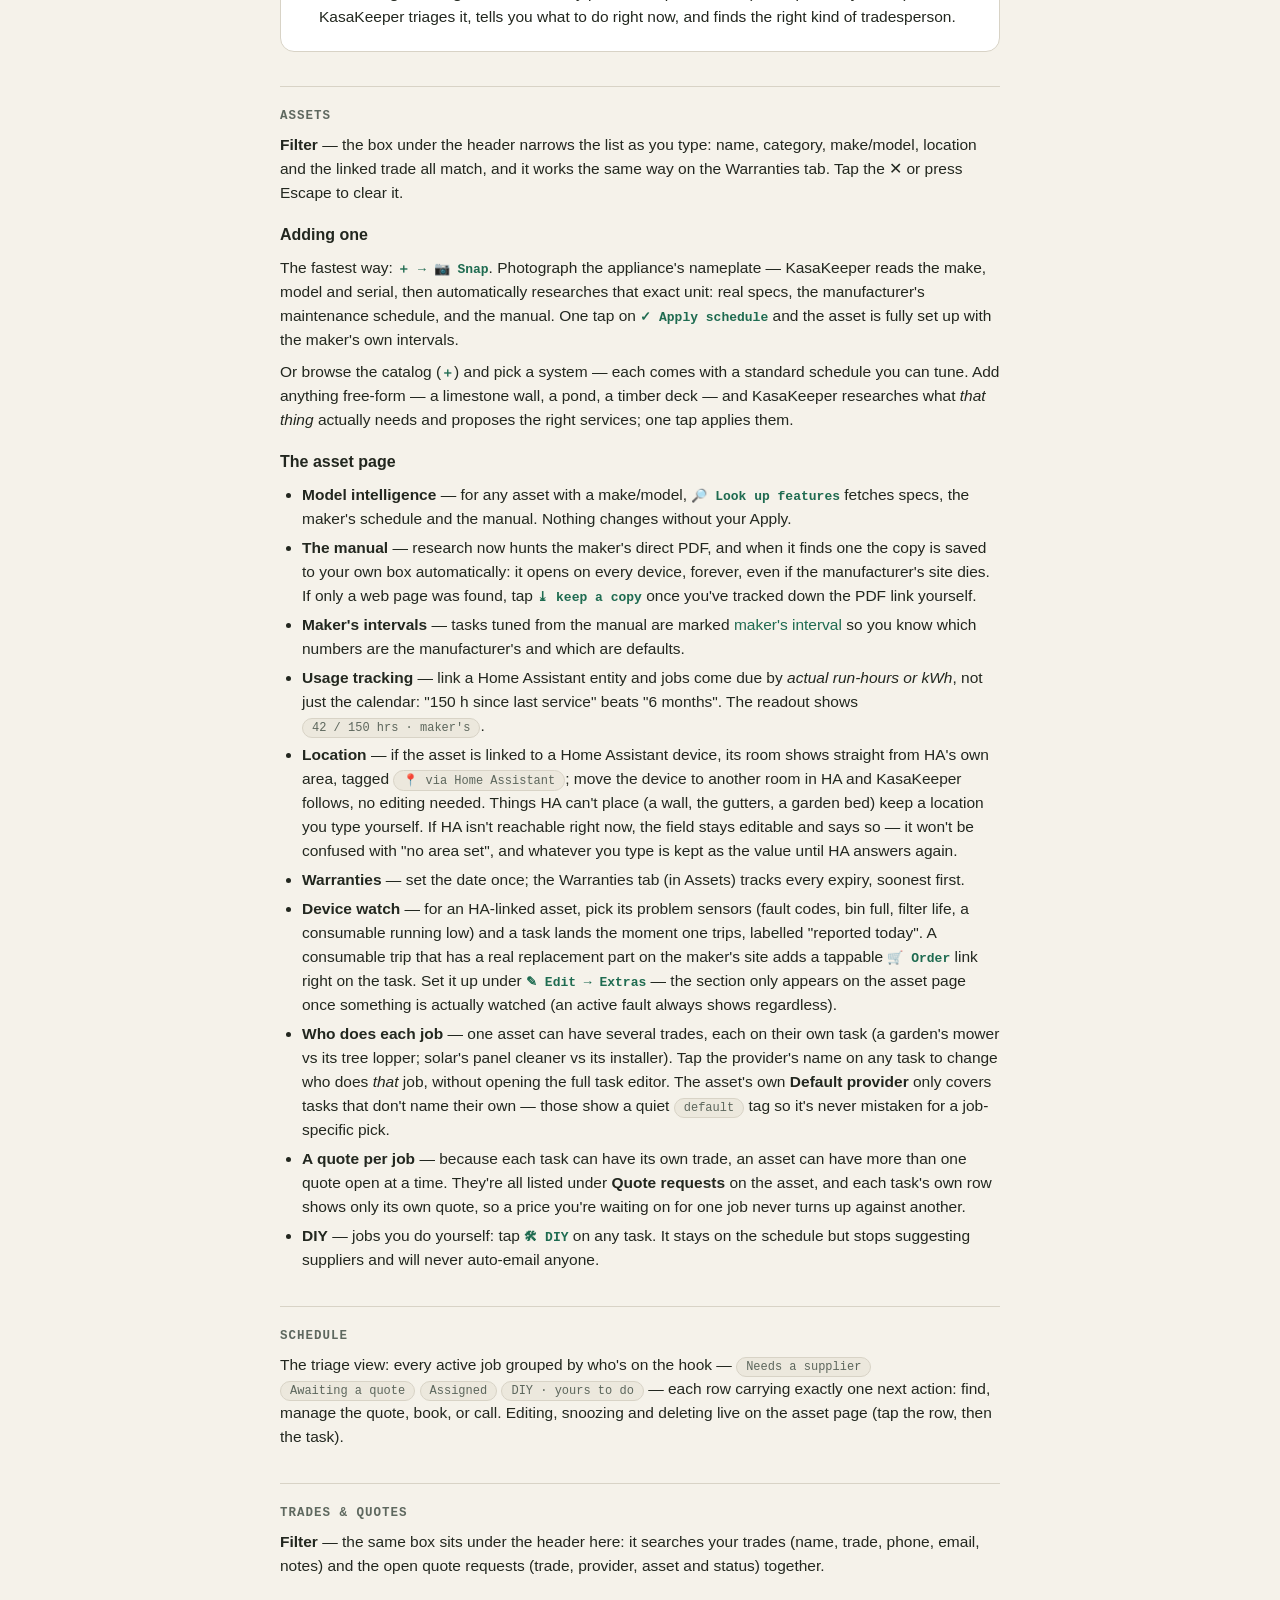
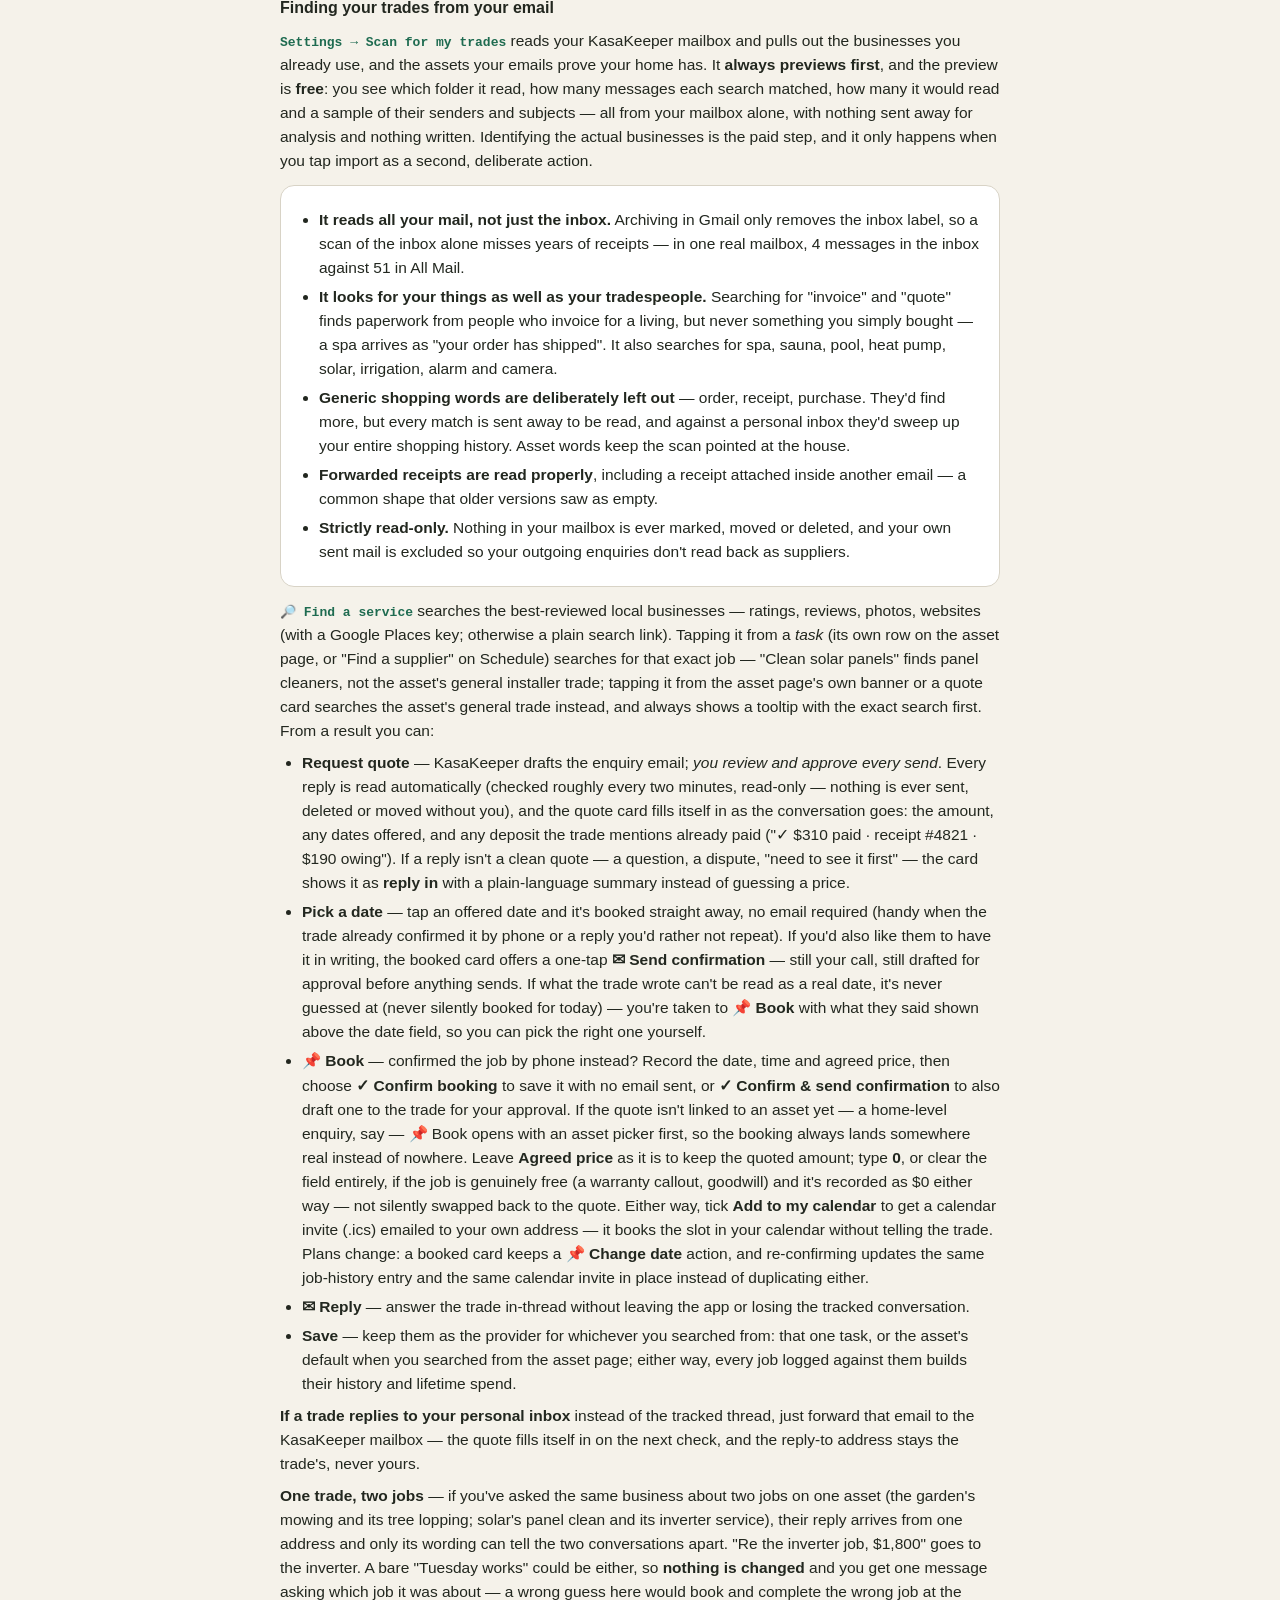
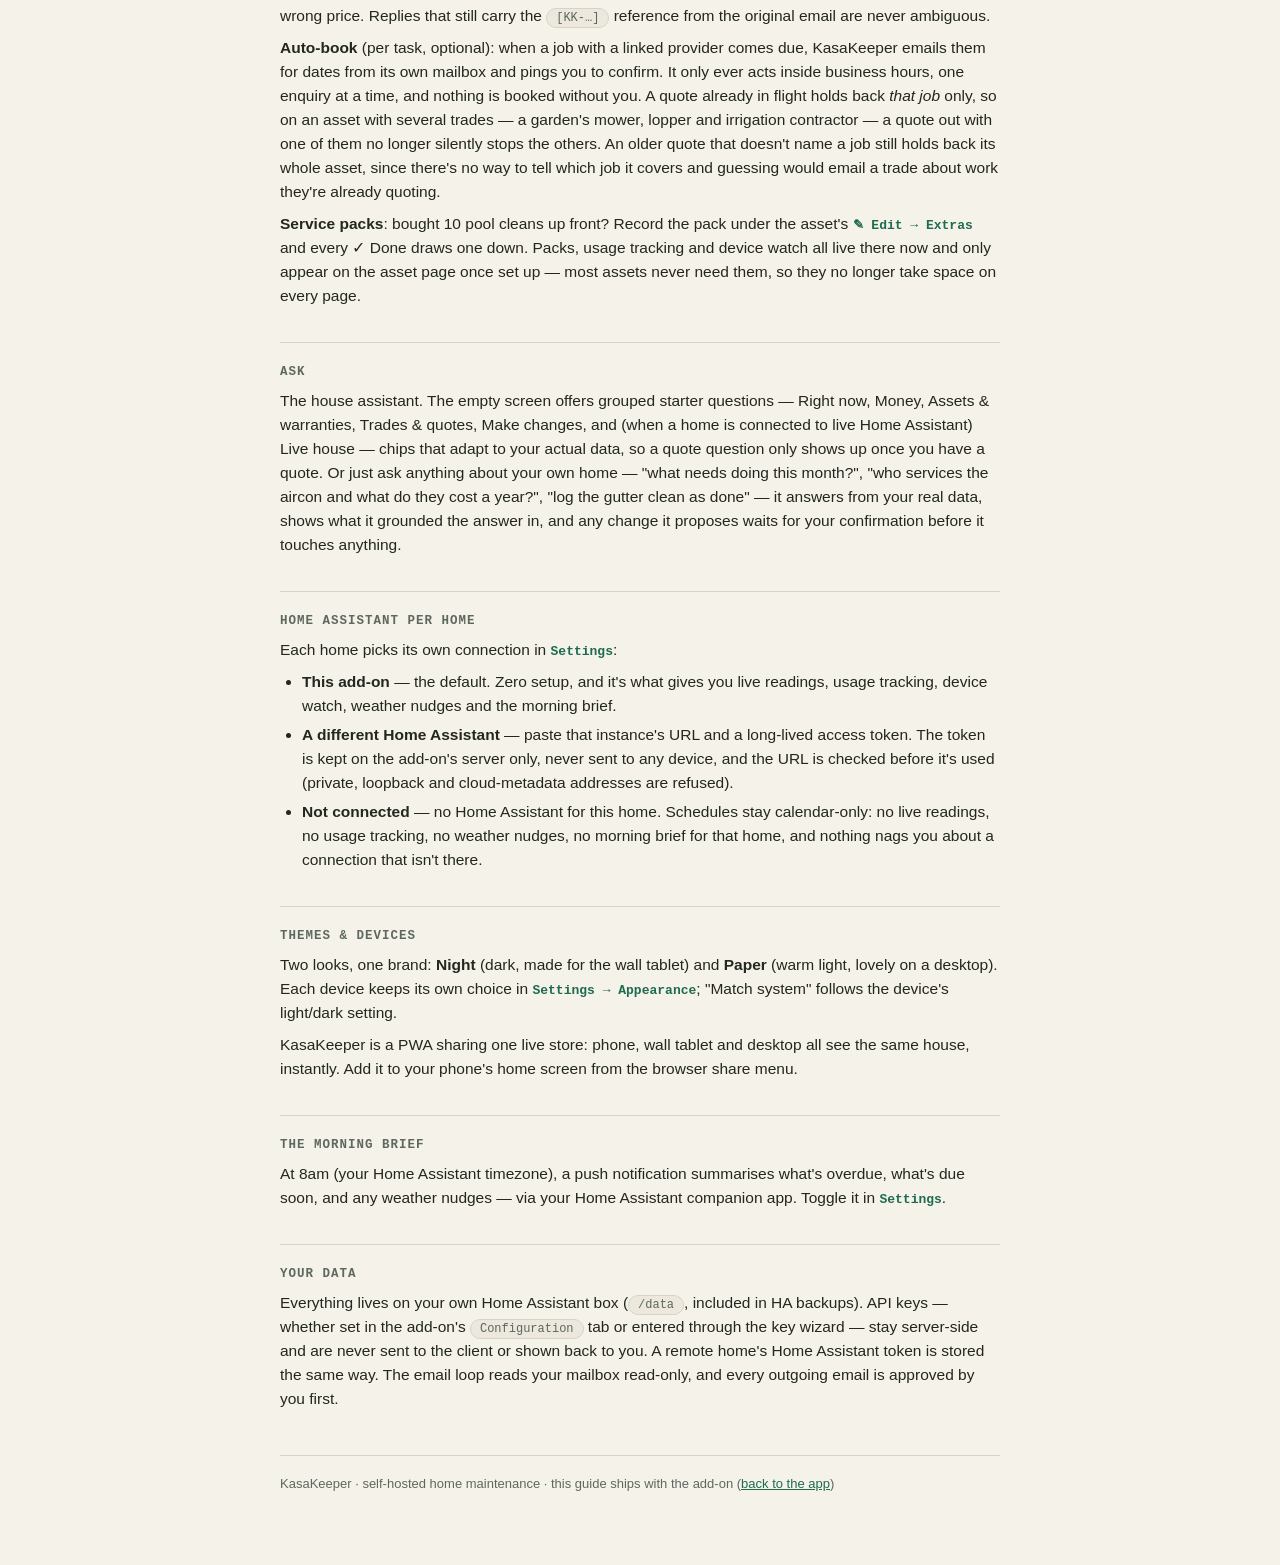
==== commit aaba612f: "Release 0.3.26 — the email preview is genuinely a preview - A preview no longer costs what the impor" ====
--- a/kasakeeper/guide.html
+++ b/kasakeeper/guide.html
@@ -101,7 +101,7 @@
 <h2>Trades &amp; quotes</h2>
 <p><b>Filter</b> — the same box sits under the header here: it searches your trades (name, trade, phone, email, notes) and the open quote requests (trade, provider, asset and status) together.</p>
 <h3>Finding your trades from your email</h3>
-<p><span class="k">Settings → Scan for my trades</span> reads your KasaKeeper mailbox and pulls out the businesses you already use, and the assets your emails prove your home has. It <b>always previews first</b>: you see which folder it read, how many messages each search matched, and what it found — nothing is written until you tap import as a second, deliberate step.</p>
+<p><span class="k">Settings → Scan for my trades</span> reads your KasaKeeper mailbox and pulls out the businesses you already use, and the assets your emails prove your home has. It <b>always previews first</b>, and the preview is <b>free</b>: you see which folder it read, how many messages each search matched, how many it would read and a sample of their senders and subjects — all from your mailbox alone, with nothing sent away for analysis and nothing written. Identifying the actual businesses is the paid step, and it only happens when you tap import as a second, deliberate action.</p>
 <div class="card">
 <ul>
   <li><b>It reads all your mail, not just the inbox.</b> Archiving in Gmail only removes the inbox label, so a scan of the inbox alone misses years of receipts — in one real mailbox, 4 messages in the inbox against 51 in All Mail.</li>
